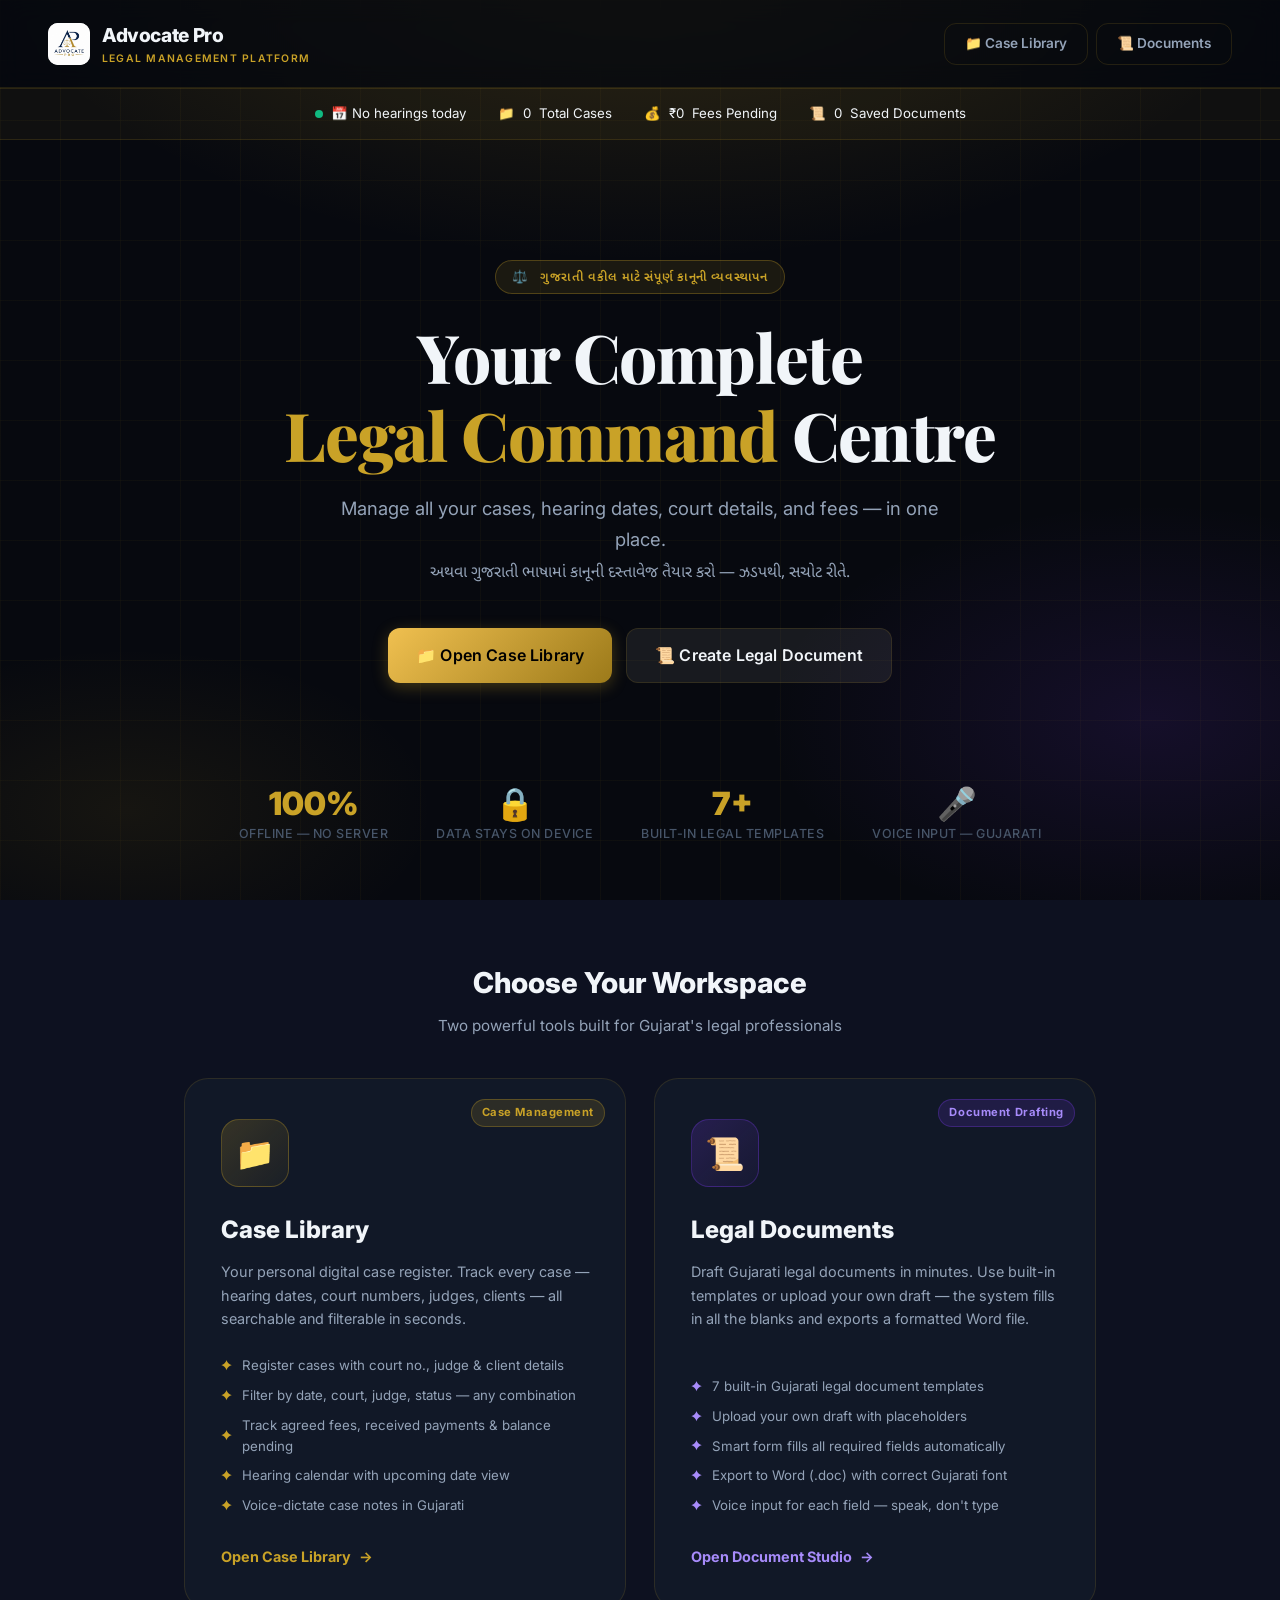
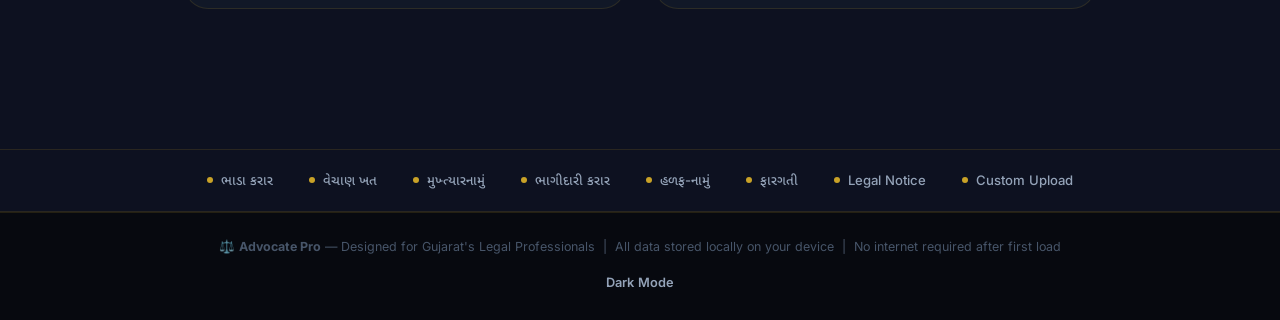
==== index.html @ 925744b8 "Advocate-Pro-Beta" ====
<!DOCTYPE html>
<html lang="gu">
<head>
  <meta charset="UTF-8">
  <meta name="viewport" content="width=device-width, initial-scale=1.0">
  <title>Advocate Pro — Legal Management Platform</title>
  <meta name="theme-color" content="#c9a227">
  <link rel="manifest" href="manifest.json">
  <link rel="icon" type="image/png" href="logo.png">
  <link rel="apple-touch-icon" href="logo.png">
  <meta name="description" content="Professional legal management platform for Gujarati advocates. Manage cases, fees, and legal documents with voice support.">
  <link rel="stylesheet" href="shared.css">
  <link rel="preconnect" href="https://fonts.googleapis.com">
  <link rel="preconnect" href="https://fonts.gstatic.com" crossorigin>
  <link href="https://fonts.googleapis.com/css2?family=Inter:wght@300;400;500;600;700;800;900&family=Noto+Sans+Gujarati:wght@400;500;600;700&family=Playfair+Display:ital,wght@0,700;0,800;1,700&display=swap" rel="stylesheet">
  <style>
    /* ── Landing-Page Specific ── */
    body { overflow-x: hidden; }

    /* Hero */
    .hero {
      min-height: 100vh;
      display: flex;
      flex-direction: column;
      position: relative;
      overflow: hidden;
    }
    .hero-bg {
      position: absolute; inset: 0; pointer-events: none; z-index: 0;
      background:
        radial-gradient(ellipse 80% 60% at 50% -10%, rgba(201,162,39,.18) 0%, transparent 65%),
        radial-gradient(ellipse 50% 40% at 90% 80%, rgba(124,58,237,.12) 0%, transparent 60%),
        radial-gradient(ellipse 40% 30% at 10% 90%, rgba(201,162,39,.08) 0%, transparent 60%);
    }
    .hero-grid {
      position: absolute; inset: 0; pointer-events: none; z-index: 0;
      background-image:
        linear-gradient(rgba(201,162,39,.04) 1px, transparent 1px),
        linear-gradient(90deg, rgba(201,162,39,.04) 1px, transparent 1px);
      background-size: 60px 60px;
    }

    /* Nav */
    .nav {
      position: relative; z-index: 10;
      display: flex; align-items: center; justify-content: space-between;
      padding: 20px 48px;
      border-bottom: 1px solid var(--border);
      background: rgba(7,9,15,.7);
      backdrop-filter: blur(12px);
    }
    .nav-logo { display: flex; align-items: center; gap: 12px; }
    .nav-logo-icon {
      width: 42px; height: 42px;
      background: linear-gradient(135deg, var(--gold-light), var(--gold-dark));
      border-radius: 10px; display: flex; align-items: center; justify-content: center;
      font-size: 1.3rem; font-weight: 800;
    }
    .nav-logo-name { font-size: 1.2rem; font-weight: 800; letter-spacing: -.02em; }
    .nav-logo-tag  { font-size: .65rem; color: var(--gold); font-weight: 600; letter-spacing: .12em; text-transform: uppercase; }
    .nav-links { display: flex; gap: 8px; }
    .nav-btn-outline {
      padding: 9px 20px; border: 1px solid var(--border); border-radius: var(--radius);
      font-size: .85rem; font-weight: 600; cursor: pointer; color: var(--text-secondary);
      background: transparent; font-family: inherit; transition: var(--transition);
      text-decoration: none; display: inline-flex; align-items: center; gap: 6px;
    }
    .nav-btn-outline:hover { border-color: var(--gold); color: var(--text-primary); }

    /* Light theme nav fix */
    body.light-theme .nav {
      background: rgba(248,250,252,.9);
      border-bottom-color: rgba(201,162,39,0.2);
    }
    body.light-theme .nav-btn-outline {
      color: #1e293b;
      border-color: rgba(201,162,39,0.3);
    }
    body.light-theme .nav-btn-outline:hover {
      border-color: var(--gold);
      color: var(--gold);
    }

    /* Hero Content */
    .hero-content {
      position: relative; z-index: 1;
      flex: 1; display: flex; flex-direction: column;
      align-items: center; justify-content: center;
      padding: 64px 24px 48px; text-align: center;
    }
    .hero-eyebrow {
      display: inline-flex; align-items: center; gap: 8px;
      background: rgba(201,162,39,.1); border: 1px solid rgba(201,162,39,.3);
      padding: 6px 16px; border-radius: 99px;
      font-size: .78rem; font-weight: 600; color: var(--gold);
      letter-spacing: .05em; text-transform: uppercase;
      margin-bottom: 24px; animation: fadeInUp .5s ease;
    }
    .hero-title {
      font-family: 'Playfair Display', serif;
      font-size: clamp(2.4rem, 6vw, 4.2rem);
      font-weight: 800; line-height: 1.15;
      letter-spacing: -.02em;
      animation: fadeInUp .55s .1s ease both;
    }
    .hero-title .accent { color: var(--gold); }
    .hero-subtitle {
      font-size: clamp(.95rem, 2vw, 1.15rem);
      color: var(--text-secondary); max-width: 600px;
      margin: 20px auto 0; line-height: 1.7;
      animation: fadeInUp .55s .2s ease both;
    }
    .hero-subtitle .gu { font-family: 'Noto Sans Gujarati', sans-serif; font-size: 1rem; }
    .hero-cta {
      margin-top: 40px; display: flex; gap: 14px; flex-wrap: wrap; justify-content: center;
      animation: fadeInUp .55s .3s ease both;
    }

    /* Main Cards */
    .main-cards {
      position: relative; z-index: 1;
      display: grid; grid-template-columns: repeat(2, 1fr);
      gap: 28px; max-width: 960px; margin: 0 auto;
      padding: 0 24px 80px;
      animation: fadeInUp .6s .4s ease both;
    }
    @media(max-width:680px){ .main-cards{ grid-template-columns:1fr; } }

    .main-card {
      background: var(--bg-card);
      border: 1px solid var(--border);
      border-radius: 24px; padding: 40px 36px;
      text-align: left; cursor: pointer;
      transition: all .3s ease;
      text-decoration: none; color: inherit;
      position: relative; overflow: hidden;
      display: flex; flex-direction: column;
    }
    .main-card::before {
      content: ''; position: absolute; inset: 0;
      background: linear-gradient(135deg, rgba(201,162,39,.06) 0%, transparent 60%);
      opacity: 0; transition: var(--transition);
    }
    .main-card:hover { transform: translateY(-6px); border-color: var(--gold); box-shadow: var(--shadow-gold), 0 20px 60px rgba(0,0,0,.5); }
    .main-card:hover::before { opacity: 1; }
    .main-card.documents:hover { border-color: var(--purple-light); box-shadow: 0 0 30px rgba(124,58,237,.2), 0 20px 60px rgba(0,0,0,.5); }

    .card-icon-wrap {
      width: 68px; height: 68px; border-radius: 18px;
      display: flex; align-items: center; justify-content: center;
      font-size: 2rem; margin-bottom: 24px;
      position: relative; z-index: 1;
    }
    .icon-gold { background: linear-gradient(135deg, rgba(201,162,39,.2), rgba(201,162,39,.05)); border: 1px solid rgba(201,162,39,.3); }
    .icon-purple { background: linear-gradient(135deg, rgba(124,58,237,.2), rgba(124,58,237,.05)); border: 1px solid rgba(124,58,237,.3); }

    .card-title {
      font-size: 1.5rem; font-weight: 800; margin-bottom: 10px;
      position: relative; z-index: 1;
    }
    .card-desc {
      color: var(--text-secondary); font-size: .9rem; line-height: 1.65;
      margin-bottom: 24px; position: relative; z-index: 1; flex: 1;
    }
    .card-features {
      list-style: none; display: flex; flex-direction: column; gap: 8px;
      margin-bottom: 28px; position: relative; z-index: 1;
    }
    .card-features li {
      display: flex; align-items: center; gap: 10px;
      font-size: .83rem; color: var(--text-secondary);
    }
    .card-features .fi { color: var(--gold); font-size: .85rem; }
    .main-card.documents .card-features .fi { color: var(--purple-light); }
    .card-action {
      display: inline-flex; align-items: center; gap: 8px;
      font-size: .9rem; font-weight: 700; color: var(--gold);
      position: relative; z-index: 1;
    }
    .main-card.documents .card-action { color: var(--purple-light); }
    .card-arrow { transition: transform .2s ease; }
    .main-card:hover .card-arrow { transform: translateX(5px); }

    .card-badge {
      position: absolute; top: 20px; right: 20px;
      background: rgba(201,162,39,.15); border: 1px solid rgba(201,162,39,.3);
      color: var(--gold); font-size: .7rem; font-weight: 700;
      padding: 4px 10px; border-radius: 99px; letter-spacing: .05em;
    }
    .main-card.documents .card-badge {
      background: rgba(124,58,237,.15); border-color: rgba(124,58,237,.3); color: var(--purple-light);
    }

    /* Stats Strip */
    .stats-strip {
      position: relative; z-index: 1;
      display: flex; justify-content: center; gap: 48px;
      padding: 0 24px 56px; flex-wrap: wrap;
      animation: fadeInUp .6s .35s ease both;
    }
    .strip-stat { text-align: center; }
    .strip-val { font-size: 2rem; font-weight: 900; color: var(--gold); line-height: 1; }
    .strip-lbl { font-size: .78rem; color: var(--text-muted); margin-top: 4px; font-weight: 500; letter-spacing: .04em; text-transform: uppercase; }

    /* Feature Row */
    .features-row {
      background: var(--bg-secondary);
      border-top: 1px solid var(--border);
      border-bottom: 1px solid var(--border);
      padding: 20px 48px;
      display: flex; align-items: center; justify-content: center;
      gap: 36px; flex-wrap: wrap;
    }
    .feat-pill {
      display: flex; align-items: center; gap: 8px;
      font-size: .82rem; color: var(--text-secondary); font-weight: 500;
    }
    .feat-pill .dot { width: 6px; height: 6px; border-radius: 50%; background: var(--gold); }

    /* Footer */
    .landing-footer {
      text-align: center; padding: 24px;
      font-size: .78rem; color: var(--text-muted);
      border-top: 1px solid var(--border);
    }

    /* Live stats section */
    .live-strip {
      position: relative; z-index: 1;
      background: rgba(201,162,39,.05); border-top: 1px solid var(--border); border-bottom: 1px solid var(--border);
      padding: 14px 48px;
      display: flex; align-items: center; justify-content: center; gap: 32px; flex-wrap: wrap;
      animation: fadeInUp .6s .5s ease both;
    }
    .live-item { display: flex; align-items: center; gap: 8px; font-size: .83rem; }
    .live-dot { width: 8px; height: 8px; border-radius: 50%; background: var(--success); animation: pulseGold 2s infinite; }
    @keyframes pulseGold { 0%,100%{box-shadow:0 0 0 0 rgba(16,185,129,.5)}60%{box-shadow:0 0 0 6px rgba(16,185,129,0)} }
  </style>
</head>
<body>

<div class="hero">
  <div class="hero-bg"></div>
  <div class="hero-grid"></div>

  <!-- Navbar -->
  <nav class="nav">
    <div class="nav-logo">
      <img src="logo.png" alt="Advocate Pro" style="width:42px;height:42px;border-radius:10px;object-fit:contain;background:#fff;">
      <div>
        <div class="nav-logo-name">Advocate Pro</div>
        <div class="nav-logo-tag">Legal Management Platform</div>
      </div>
    </div>
    <div class="nav-links">
      <a href="case-library.html" class="nav-btn-outline">📁 Case Library</a>
      <a href="documents.html" class="nav-btn-outline">📜 Documents</a>
    </div>
  </nav>

  <!-- Live status bar -->
  <div class="live-strip" id="liveStrip">
    <div class="live-item"><div class="live-dot"></div><span id="liveToday">Loading…</span></div>
    <div class="live-item">📁 <span id="liveCases">—</span> Total Cases</div>
    <div class="live-item">💰 <span id="livePending">—</span> Fees Pending</div>
    <div class="live-item">📜 <span id="liveDocs">—</span> Saved Documents</div>
  </div>

  <!-- Hero Content -->
  <div class="hero-content">
    <div class="hero-eyebrow">⚖️ &nbsp; ગુજરાતી વકીલ માટે સંપૂર્ણ કાનૂની વ્યવસ્થાપન</div>
    <h1 class="hero-title">
      Your Complete<br>
      <span class="accent">Legal Command</span> Centre
    </h1>
    <p class="hero-subtitle">
      Manage all your cases, hearing dates, court details, and fees — in one place.<br>
      <span class="gu">અથવા ગુજરાતી ભાષામાં કાનૂની દસ્તાવેજ તૈયાર કરો — ઝડપથી, સચોટ રીતે.</span>
    </p>
    <div class="hero-cta">
      <a href="case-library.html" class="btn btn-primary btn-lg">📁 Open Case Library</a>
      <a href="documents.html"   class="btn btn-secondary btn-lg">📜 Create Legal Document</a>
    </div>
  </div>

  <!-- Stats -->
  <div class="stats-strip">
    <div class="strip-stat"><div class="strip-val">100%</div><div class="strip-lbl">Offline — No Server</div></div>
    <div class="strip-stat"><div class="strip-val">🔒</div><div class="strip-lbl">Data Stays on Device</div></div>
    <div class="strip-stat"><div class="strip-val">7+</div><div class="strip-lbl">Built-in Legal Templates</div></div>
    <div class="strip-stat"><div class="strip-val">🎤</div><div class="strip-lbl">Voice Input — Gujarati</div></div>
  </div>
</div>

<!-- Main Cards -->
<section style="background:var(--bg-secondary); padding:60px 24px;">
  <div style="text-align:center; margin-bottom:40px;">
    <h2 style="font-size:1.8rem; font-weight:800;">Choose Your Workspace</h2>
    <p style="color:var(--text-secondary); margin-top:8px; font-size:.95rem;">Two powerful tools built for Gujarat's legal professionals</p>
  </div>
  <div class="main-cards">

    <!-- Case Library Card -->
    <a href="case-library.html" class="main-card">
      <div class="card-badge">Case Management</div>
      <div class="card-icon-wrap icon-gold">📁</div>
      <div class="card-title">Case Library</div>
      <p class="card-desc">
        Your personal digital case register. Track every case — hearing dates, court numbers, judges, clients — all searchable and filterable in seconds.
      </p>
      <ul class="card-features">
        <li><span class="fi">✦</span> Register cases with court no., judge &amp; client details</li>
        <li><span class="fi">✦</span> Filter by date, court, judge, status — any combination</li>
        <li><span class="fi">✦</span> Track agreed fees, received payments &amp; balance pending</li>
        <li><span class="fi">✦</span> Hearing calendar with upcoming date view</li>
        <li><span class="fi">✦</span> Voice-dictate case notes in Gujarati</li>
      </ul>
      <div class="card-action">Open Case Library <span class="card-arrow">→</span></div>
    </a>

    <!-- Legal Documents Card -->
    <a href="documents.html" class="main-card documents">
      <div class="card-badge">Document Drafting</div>
      <div class="card-icon-wrap icon-purple">📜</div>
      <div class="card-title">Legal Documents</div>
      <p class="card-desc">
        Draft Gujarati legal documents in minutes. Use built-in templates or upload your own draft — the system fills in all the blanks and exports a formatted Word file.
      </p>
      <ul class="card-features">
        <li><span class="fi">✦</span> 7 built-in Gujarati legal document templates</li>
        <li><span class="fi">✦</span> Upload your own draft with placeholders</li>
        <li><span class="fi">✦</span> Smart form fills all required fields automatically</li>
        <li><span class="fi">✦</span> Export to Word (.doc) with correct Gujarati font</li>
        <li><span class="fi">✦</span> Voice input for each field — speak, don't type</li>
      </ul>
      <div class="card-action">Open Document Studio <span class="card-arrow">→</span></div>
    </a>

  </div>
</section>

<!-- Feature Pill Row -->
<div class="features-row">
  <div class="feat-pill"><span class="dot"></span>ભાડા કરાર</div>
  <div class="feat-pill"><span class="dot"></span>વેચાણ ખત</div>
  <div class="feat-pill"><span class="dot"></span>મુખ્ત્યારનામું</div>
  <div class="feat-pill"><span class="dot"></span>ભાગીદારી કરાર</div>
  <div class="feat-pill"><span class="dot"></span>હળફ-નામું</div>
  <div class="feat-pill"><span class="dot"></span>ફારગતી</div>
  <div class="feat-pill"><span class="dot"></span>Legal Notice</div>
  <div class="feat-pill"><span class="dot"></span>Custom Upload</div>
</div>

<footer class="landing-footer">
  <p>⚖️ <strong>Advocate Pro</strong> — Designed for Gujarat's Legal Professionals &nbsp;|&nbsp; All data stored locally on your device &nbsp;|&nbsp; No internet required after first load</p>
  <button class="btn btn-ghost btn-sm mt-2" id="themeToggle" onclick="toggleTheme()" style="margin-top:12px;"> Dark Mode</button>
</footer>

<!-- Toast Container -->
<div class="toast-container" id="toastContainer"></div>

<script src="db.js"></script>
<script>
  // ── Live dashboard stats on landing ──────────────────────────
  async function loadLiveStats() {
    try {
      const cases = await dbGetAll(STORES.CASES);
      const docs  = await dbGetAll(STORES.DOCUMENTS);

      const today = new Date().toISOString().slice(0,10);
      const todayHearings = cases.filter(c => c.nextHearing === today);

      // Sum pending fees
      let totalPending = 0;
      for (const c of cases) {
        const summary = await getCaseFeeSummary(c.id);
        totalPending += summary.pending;
      }

      document.getElementById('liveToday').textContent =
        todayHearings.length
          ? `📅 ${todayHearings.length} hearing${todayHearings.length>1?'s':''} today`
          : '📅 No hearings today';
      document.getElementById('liveCases').textContent   = cases.length;
      document.getElementById('livePending').textContent = totalPending > 0
        ? `₹${totalPending.toLocaleString('en-IN')}`
        : '₹0';
      document.getElementById('liveDocs').textContent    = docs.length;
    } catch(e) {
      document.getElementById('liveToday').textContent = '📅 Ready to use';
    }
  }

  loadLiveStats();

  // ── Theme Toggle ────────────────────────────────────────────────
  function toggleTheme() {
    document.body.classList.toggle('light-theme');
    const isLight = document.body.classList.contains('light-theme');
    localStorage.setItem('advpro_theme', isLight ? 'light' : 'dark');
    document.getElementById('themeToggle').textContent = isLight ? '☀️ Light Mode' : '🌙 Dark Mode';
  }
  if (localStorage.getItem('advpro_theme') === 'light') {
    document.body.classList.add('light-theme');
    const btn = document.getElementById('themeToggle');
    if (btn) btn.textContent = '☀️ Light Mode';
  }
</script>
</body>
</html>
---- shared.css ----
/* ================================================================
   ADVOCATE PRO — Shared Design System
   Premium Legal Management Platform for Gujarati Advocates
   ================================================================ */
@import url('https://fonts.googleapis.com/css2?family=Inter:wght@300;400;500;600;700;800;900&family=Noto+Sans+Gujarati:wght@400;500;600;700&family=Playfair+Display:wght@700;800&display=swap');

/* ── Design Tokens ── */
:root {
  --bg-primary:   #07090f;
  --bg-secondary: #0d1120;
  --bg-card:      #111827;
  --bg-sidebar:   #090c17;
  --gold:         #c9a227;
  --gold-light:   #f0c050;
  --gold-dark:    #9c7a1a;
  --purple:       #7c3aed;
  --purple-light: #a78bfa;
  --text-primary: #f1f5f9;
  --text-secondary:#94a3b8;
  --text-muted:   #475569;
  --border:       rgba(201,162,39,0.15);
  --border-hover: rgba(201,162,39,0.4);
  --success:      #10b981;
  --warning:      #f59e0b;
  --danger:       #ef4444;
  --info:         #3b82f6;
  --radius-sm:    6px;
  --radius:       12px;
  --radius-lg:    18px;
  --radius-xl:    24px;
  --radius-full:  9999px;
  --shadow:       0 4px 24px rgba(0,0,0,0.5);
  --shadow-lg:    0 12px 48px rgba(0,0,0,0.6);
  --shadow-gold:  0 0 30px rgba(201,162,39,0.18);
  --transition:   all 0.22s ease;
}

/* ── Light Theme ── */
body.light-theme {
  --bg-primary:   #f8fafc;
  --bg-secondary: #f1f5f9;
  --bg-card:      #ffffff;
  --bg-sidebar:   #ffffff;
  --text-primary: #0f172a;
  --text-secondary:#475569;
  --text-muted:   #94a3b8;
  --border:       rgba(201,162,39,0.25);
  --border-hover: rgba(201,162,39,0.5);
  --shadow:       0 4px 24px rgba(0,0,0,0.08);
  --shadow-lg:    0 12px 48px rgba(0,0,0,0.12);
  --shadow-gold:  0 0 30px rgba(201,162,39,0.15);
}

*,*::before,*::after{margin:0;padding:0;box-sizing:border-box;}
html{font-size:16px;scroll-behavior:smooth;}
body{background:var(--bg-primary);color:var(--text-primary);font-family:'Inter','Noto Sans Gujarati',sans-serif;line-height:1.6;min-height:100vh;-webkit-font-smoothing:antialiased;}
a{color:inherit;text-decoration:none;}
.gujarati{font-family:'Noto Sans Gujarati',sans-serif;}

/* Scrollbar */
::-webkit-scrollbar{width:5px;height:5px;}
::-webkit-scrollbar-track{background:var(--bg-secondary);}
::-webkit-scrollbar-thumb{background:var(--gold-dark);border-radius:99px;}
::-webkit-scrollbar-thumb:hover{background:var(--gold);}

/* ── Buttons ── */
.btn{display:inline-flex;align-items:center;gap:8px;padding:10px 20px;border-radius:var(--radius);font-size:.88rem;font-weight:600;cursor:pointer;border:none;transition:var(--transition);text-decoration:none;white-space:nowrap;font-family:inherit;letter-spacing:.01em;}
.btn-primary{background:linear-gradient(135deg,var(--gold-light),var(--gold-dark));color:#000;box-shadow:0 4px 16px rgba(201,162,39,.3);}
.btn-primary:hover{transform:translateY(-2px);box-shadow:0 8px 28px rgba(201,162,39,.45);}
.btn-secondary{background:rgba(255,255,255,.07);color:var(--text-primary);border:1px solid var(--border);}
.btn-secondary:hover{background:rgba(255,255,255,.11);border-color:var(--gold);}
.btn-ghost{background:transparent;color:var(--text-secondary);}
.btn-ghost:hover{background:rgba(255,255,255,.05);color:var(--text-primary);}
.btn-danger{background:rgba(239,68,68,.12);color:var(--danger);border:1px solid rgba(239,68,68,.3);}
.btn-danger:hover{background:var(--danger);color:#fff;}
.btn-success{background:rgba(16,185,129,.12);color:var(--success);border:1px solid rgba(16,185,129,.3);}
.btn-success:hover{background:var(--success);color:#fff;}
.btn-sm{padding:6px 14px;font-size:.8rem;}
.btn-lg{padding:14px 28px;font-size:1rem;}
.btn:disabled{opacity:.45;cursor:not-allowed;transform:none !important;}

/* ── Cards ── */
.card{background:var(--bg-card);border:1px solid var(--border);border-radius:var(--radius-lg);padding:24px;transition:var(--transition);}
.card:hover{border-color:var(--border-hover);box-shadow:var(--shadow-gold);}
.card-glass{background:rgba(255,255,255,.04);backdrop-filter:blur(20px);border:1px solid rgba(255,255,255,.08);border-radius:var(--radius-lg);}

/* ── Badges ── */
.badge{display:inline-flex;align-items:center;gap:4px;padding:3px 10px;border-radius:var(--radius-full);font-size:.73rem;font-weight:600;}
.badge-pending{background:rgba(245,158,11,.15);color:var(--warning);border:1px solid rgba(245,158,11,.3);}
.badge-disposed{background:rgba(16,185,129,.15);color:var(--success);border:1px solid rgba(16,185,129,.3);}
.badge-adjourned{background:rgba(59,130,246,.15);color:var(--info);border:1px solid rgba(59,130,246,.3);}
.badge-civil{background:rgba(124,58,237,.15);color:var(--purple-light);border:1px solid rgba(124,58,237,.3);}
.badge-criminal{background:rgba(239,68,68,.15);color:#f87171;border:1px solid rgba(239,68,68,.3);}
.badge-family{background:rgba(236,72,153,.15);color:#f472b6;border:1px solid rgba(236,72,153,.3);}
.badge-revenue{background:rgba(14,165,233,.15);color:#38bdf8;border:1px solid rgba(14,165,233,.3);}
.badge-labour{background:rgba(234,179,8,.15);color:#fbbf24;border:1px solid rgba(234,179,8,.3);}

/* ── Form Elements ── */
.form-group{margin-bottom:16px;}
.form-label{display:block;font-size:.83rem;font-weight:500;color:var(--text-secondary);margin-bottom:6px;}
.form-label .req{color:var(--danger);margin-left:3px;}
.form-control{width:100%;padding:10px 14px;background:var(--bg-secondary);border:1px solid var(--border);border-radius:var(--radius);color:var(--text-primary);font-size:.88rem;font-family:inherit;transition:var(--transition);}
.form-control:focus{outline:none;border-color:var(--gold);box-shadow:0 0 0 3px rgba(201,162,39,.15);}
.form-control::placeholder{color:var(--text-muted);}
select.form-control{cursor:pointer;appearance:none;background-image:url("data:image/svg+xml,%3Csvg xmlns='http://www.w3.org/2000/svg' fill='none' viewBox='0 0 20 20'%3E%3Cpath stroke='%2394a3b8' stroke-linecap='round' stroke-linejoin='round' stroke-width='1.5' d='M6 8l4 4 4-4'/%3E%3C/svg%3E");background-repeat:no-repeat;background-position:right 12px center;background-size:16px;padding-right:36px;}
select.form-control option{background:var(--bg-card);color:var(--text-primary);}
textarea.form-control{resize:vertical;min-height:90px;}

/* ── Tables ── */
.table-wrap{overflow-x:auto;border-radius:var(--radius-lg);border:1px solid var(--border);}
table{width:100%;border-collapse:collapse;}
thead th{background:var(--bg-secondary);padding:10px 14px;text-align:left;font-size:.75rem;font-weight:700;color:var(--gold);text-transform:uppercase;letter-spacing:.06em;border-bottom:1px solid var(--border);}
tbody td{padding:11px 14px;border-bottom:1px solid rgba(255,255,255,.04);font-size:.85rem;}
tbody tr{transition:var(--transition);}
tbody tr:hover{background:rgba(201,162,39,.05);}
tbody tr:last-child td{border-bottom:none;}

/* ── Modals ── */
.modal-overlay{position:fixed;inset:0;background:rgba(0,0,0,.82);backdrop-filter:blur(6px);z-index:1000;display:flex;align-items:center;justify-content:center;padding:16px;opacity:0;visibility:hidden;transition:var(--transition);}
.modal-overlay.active{opacity:1;visibility:visible;}
.modal{background:var(--bg-card);border:1px solid var(--border);border-radius:var(--radius-xl);padding:32px;max-width:680px;width:100%;max-height:90vh;overflow-y:auto;transform:scale(.95) translateY(24px);transition:var(--transition);box-shadow:var(--shadow-lg);}
.modal-overlay.active .modal{transform:scale(1) translateY(0);}
.modal-lg{max-width:900px;}
.modal-xl{max-width:1100px;}
.modal-header{display:flex;align-items:center;justify-content:space-between;margin-bottom:24px;padding-bottom:16px;border-bottom:1px solid var(--border);}
.modal-title{font-size:1.2rem;font-weight:700;}
.modal-close{background:rgba(255,255,255,.06);border:1px solid var(--border);border-radius:var(--radius-sm);color:var(--text-secondary);width:32px;height:32px;display:flex;align-items:center;justify-content:center;cursor:pointer;transition:var(--transition);font-size:1rem;}
.modal-close:hover{background:var(--danger);color:#fff;border-color:var(--danger);}
.modal-footer{display:flex;align-items:center;justify-content:flex-end;gap:12px;margin-top:24px;padding-top:16px;border-top:1px solid var(--border);}

/* ── Grid ── */
.grid{display:grid;gap:16px;}
.grid-2{grid-template-columns:repeat(2,1fr);}
.grid-3{grid-template-columns:repeat(3,1fr);}
.grid-4{grid-template-columns:repeat(4,1fr);}
@media(max-width:1024px){.grid-4{grid-template-columns:repeat(2,1fr)}.grid-3{grid-template-columns:repeat(2,1fr)}}
@media(max-width:640px){.grid-2,.grid-3,.grid-4{grid-template-columns:1fr}}

/* ── Utilities ── */
.flex{display:flex;}.flex-col{flex-direction:column;}.items-center{align-items:center;}.items-start{align-items:flex-start;}.justify-between{justify-content:space-between;}.justify-center{justify-content:center;}.gap-2{gap:8px;}.gap-3{gap:12px;}.gap-4{gap:16px;}.gap-6{gap:24px;}.flex-1{flex:1;}.flex-wrap{flex-wrap:wrap;}.mt-2{margin-top:8px;}.mt-4{margin-top:16px;}.mt-6{margin-top:24px;}.mt-8{margin-top:32px;}.mb-2{margin-bottom:8px;}.mb-4{margin-bottom:16px;}.mb-6{margin-bottom:24px;}.text-gold{color:var(--gold);}.text-muted{color:var(--text-secondary);}.text-danger{color:var(--danger);}.text-success{color:var(--success);}.text-warning{color:var(--warning);}.text-sm{font-size:.875rem;}.text-xs{font-size:.75rem;}.text-lg{font-size:1.125rem;}.text-xl{font-size:1.25rem;}.text-2xl{font-size:1.5rem;}.font-bold{font-weight:700;}.font-medium{font-weight:500;}.text-center{text-align:center;}.w-full{width:100%;}.hidden{display:none !important;}

/* ── Animations ── */
@keyframes fadeInUp{from{opacity:0;transform:translateY(20px)}to{opacity:1;transform:translateY(0)}}
@keyframes fadeIn{from{opacity:0}to{opacity:1}}
@keyframes pulseGold{0%,100%{box-shadow:0 0 0 0 rgba(201,162,39,.5)}60%{box-shadow:0 0 0 10px rgba(201,162,39,0)}}
@keyframes spin{to{transform:rotate(360deg)}}
@keyframes shimmer{0%{background-position:-800px 0}100%{background-position:800px 0}}
.animate-in{animation:fadeInUp .4s ease forwards;}

/* ── Toast ── */
.toast-container{position:fixed;bottom:24px;right:24px;z-index:9999;display:flex;flex-direction:column;gap:10px;}
.toast{background:var(--bg-card);border:1px solid var(--border);border-radius:var(--radius);padding:13px 18px;display:flex;align-items:center;gap:12px;font-size:.85rem;box-shadow:var(--shadow-lg);animation:fadeInUp .3s ease;max-width:360px;pointer-events:auto;}
.toast-success{border-left:4px solid var(--success);}
.toast-error{border-left:4px solid var(--danger);}
.toast-warning{border-left:4px solid var(--warning);}
.toast-info{border-left:4px solid var(--info);}

/* ── Voice Button ── */
.voice-btn{width:42px;height:42px;border-radius:var(--radius-full);background:rgba(201,162,39,.1);border:1px solid rgba(201,162,39,.3);color:var(--gold);font-size:1rem;cursor:pointer;display:flex;align-items:center;justify-content:center;transition:var(--transition);flex-shrink:0;}
.voice-btn:hover{background:var(--gold);color:#000;}
.voice-btn.recording{background:var(--danger);color:#fff;border-color:var(--danger);animation:pulseGold 1s infinite;}

/* ── Sidebar Layout ── */
.app-layout{display:flex;min-height:100vh;}
.sidebar{width:256px;background:var(--bg-sidebar);border-right:1px solid var(--border);display:flex;flex-direction:column;position:fixed;top:0;left:0;height:100vh;overflow-y:auto;z-index:100;transition:var(--transition);}
.sidebar-header{padding:20px;border-bottom:1px solid var(--border);}
.sidebar-logo{display:flex;align-items:center;gap:12px;text-decoration:none;}
.logo-icon{width:40px;height:40px;background:linear-gradient(135deg,var(--gold-light),var(--gold-dark));border-radius:var(--radius);display:flex;align-items:center;justify-content:center;font-size:1.2rem;flex-shrink:0;}
.logo-text{font-size:1.05rem;font-weight:800;line-height:1.2;}
.logo-sub{font-size:.65rem;color:var(--gold);font-weight:600;letter-spacing:.12em;text-transform:uppercase;}
.sidebar-nav{flex:1;padding:12px;}
.nav-section{font-size:.63rem;font-weight:700;color:var(--text-muted);text-transform:uppercase;letter-spacing:.13em;padding:14px 12px 6px;}
.nav-item{display:flex;align-items:center;gap:10px;padding:10px 12px;border-radius:var(--radius);color:var(--text-secondary);font-size:.875rem;font-weight:500;transition:var(--transition);cursor:pointer;border:none;background:transparent;width:100%;text-align:left;font-family:inherit;margin-bottom:2px;}
.nav-item:hover{background:rgba(201,162,39,.08);color:var(--text-primary);}
.nav-item.active{background:rgba(201,162,39,.14);color:var(--gold);border-left:3px solid var(--gold);padding-left:9px;}
.nav-icon{width:20px;text-align:center;flex-shrink:0;font-size:.95rem;}
.nav-badge{margin-left:auto;background:var(--gold);color:#000;font-size:.68rem;font-weight:700;padding:1px 7px;border-radius:var(--radius-full);}
.sidebar-footer{padding:16px 20px;border-top:1px solid var(--border);}
.main-content{margin-left:256px;flex:1;padding:32px;min-height:100vh;}
.page-header{margin-bottom:28px;}
.page-title{font-size:1.65rem;font-weight:800;}
.page-subtitle{color:var(--text-secondary);font-size:.88rem;margin-top:4px;}

/* ── Stat Cards ── */
.stat-card{background:var(--bg-card);border:1px solid var(--border);border-radius:var(--radius-lg);padding:20px;position:relative;overflow:hidden;transition:var(--transition);}
.stat-card::before{content:'';position:absolute;top:0;left:0;right:0;height:3px;background:linear-gradient(90deg,var(--gold-light),var(--gold-dark));}
.stat-card:hover{transform:translateY(-2px);box-shadow:var(--shadow-gold);}
.stat-icon{width:44px;height:44px;border-radius:var(--radius);display:flex;align-items:center;justify-content:center;font-size:1.3rem;margin-bottom:14px;}
.stat-value{font-size:1.9rem;font-weight:800;line-height:1;}
.stat-label{font-size:.83rem;color:var(--text-secondary);margin-top:4px;}

/* ── Filter Bar ── */
.filter-bar{background:var(--bg-card);border:1px solid var(--border);border-radius:var(--radius-lg);padding:14px 20px;margin-bottom:20px;display:flex;align-items:center;gap:12px;flex-wrap:wrap;}
.search-wrap{position:relative;flex:1;min-width:200px;}
.search-icon{position:absolute;left:12px;top:50%;transform:translateY(-50%);color:var(--text-muted);font-size:.9rem;pointer-events:none;}
.search-wrap .form-control{padding-left:36px;}

/* ── Tabs ── */
.tab-bar{display:flex;gap:4px;background:var(--bg-secondary);padding:4px;border-radius:var(--radius);margin-bottom:24px;}
.tab-item{flex:1;display:flex;align-items:center;justify-content:center;gap:6px;padding:9px 16px;border-radius:var(--radius-sm);font-size:.83rem;font-weight:500;color:var(--text-secondary);cursor:pointer;transition:var(--transition);border:none;background:transparent;font-family:inherit;}
.tab-item.active{background:var(--bg-card);color:var(--gold);box-shadow:0 2px 8px rgba(0,0,0,.3);}
.tab-content{display:none;}
.tab-content.active{display:block;animation:fadeIn .3s ease;}

/* ── Empty State ── */
.empty-state{text-align:center;padding:64px 32px;color:var(--text-muted);}
.empty-icon{font-size:3rem;margin-bottom:16px;}
.empty-title{font-size:1rem;font-weight:600;color:var(--text-secondary);margin-bottom:8px;}

/* ── Progress ── */
.progress-bar{height:8px;background:var(--bg-secondary);border-radius:99px;overflow:hidden;}
.progress-fill{height:100%;background:linear-gradient(90deg,var(--gold-dark),var(--gold-light));border-radius:99px;transition:width .5s ease;}

/* ── Divider ── */
.divider{height:1px;background:var(--border);margin:16px 0;}

/* ── Spinner ── */
.spinner{width:20px;height:20px;border:2px solid rgba(201,162,39,.3);border-top-color:var(--gold);border-radius:50%;animation:spin .7s linear infinite;display:inline-block;}

/* ── Hamburger ── */
.hamburger{display:none;background:transparent;border:1px solid var(--border);border-radius:var(--radius-sm);padding:8px;color:var(--text-primary);cursor:pointer;font-size:1.1rem;}

/* ── Responsive ── */
@media(max-width:768px){
  .hamburger{display:flex;align-items:center;}
  .sidebar{transform:translateX(-100%);}
  .sidebar.open{transform:translateX(0);}
  .main-content{margin-left:0;padding:16px;}
  .grid-4{grid-template-columns:repeat(2,1fr);}
}
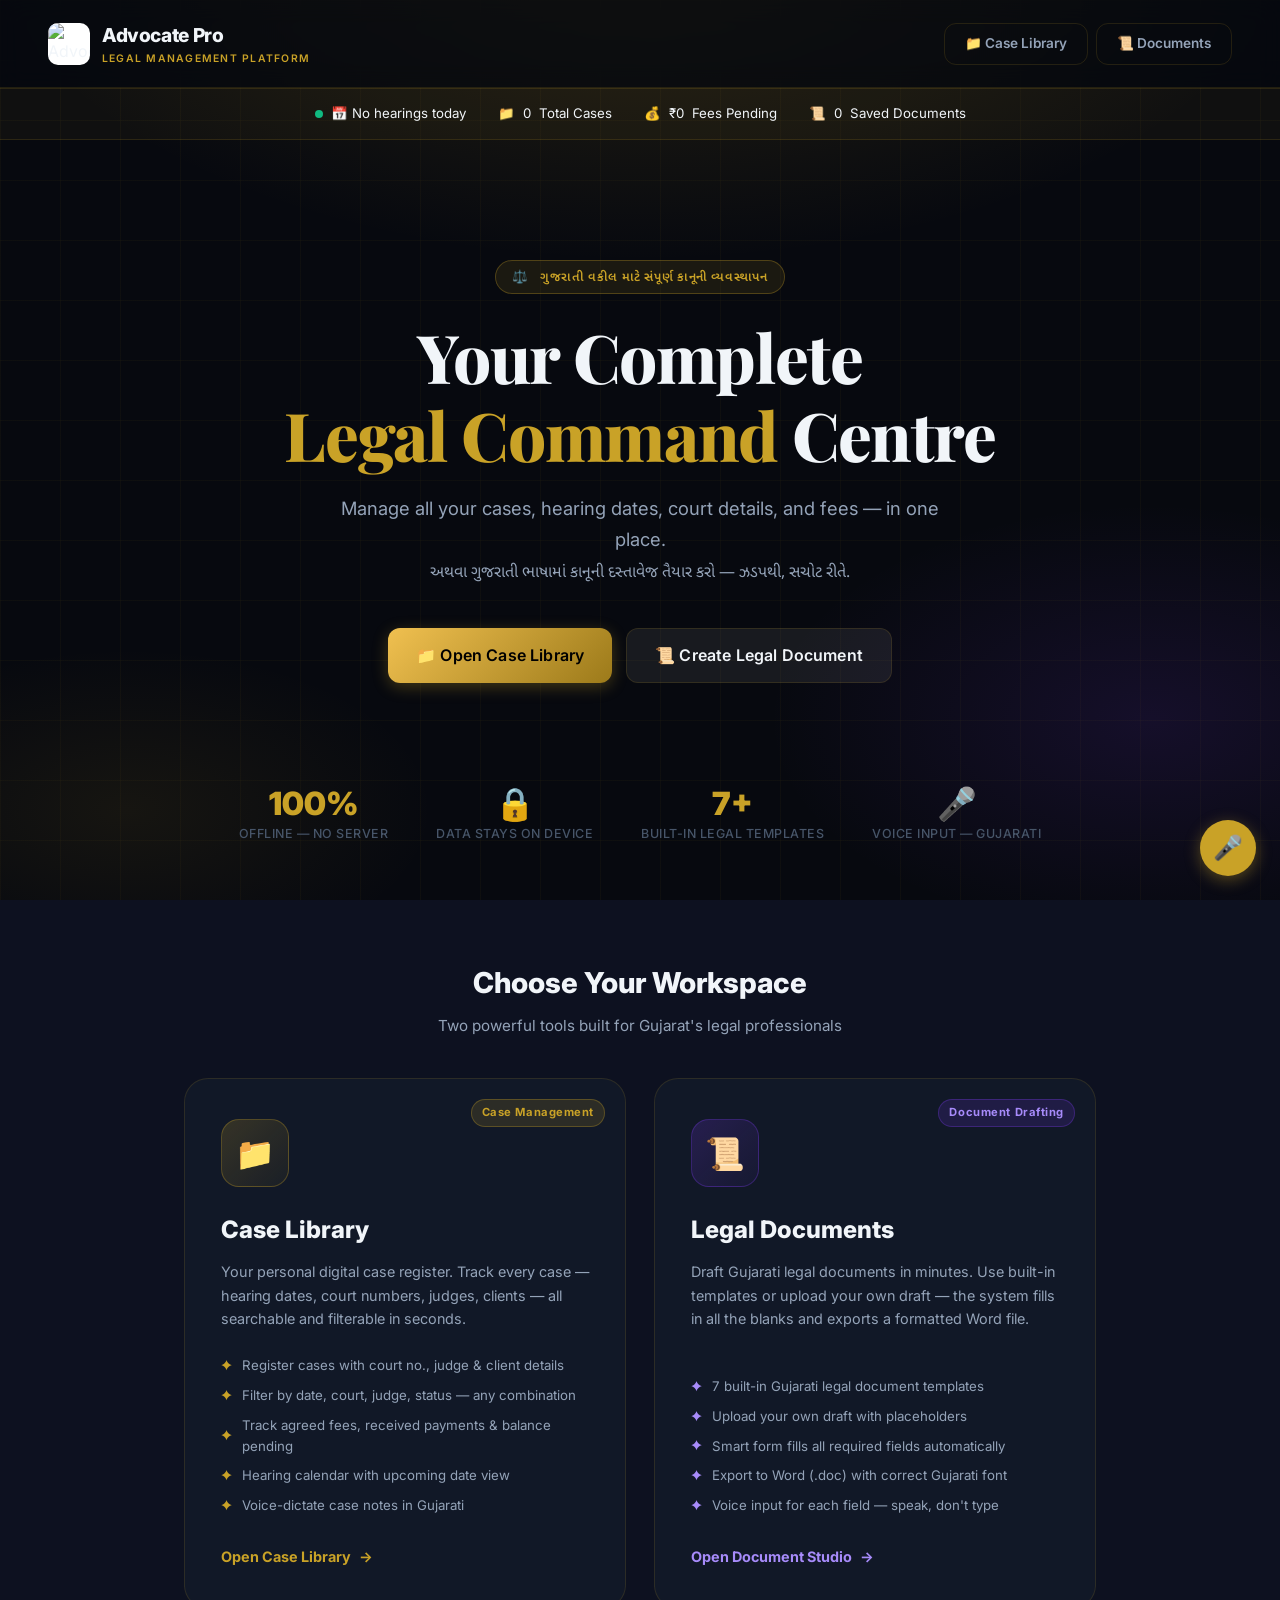
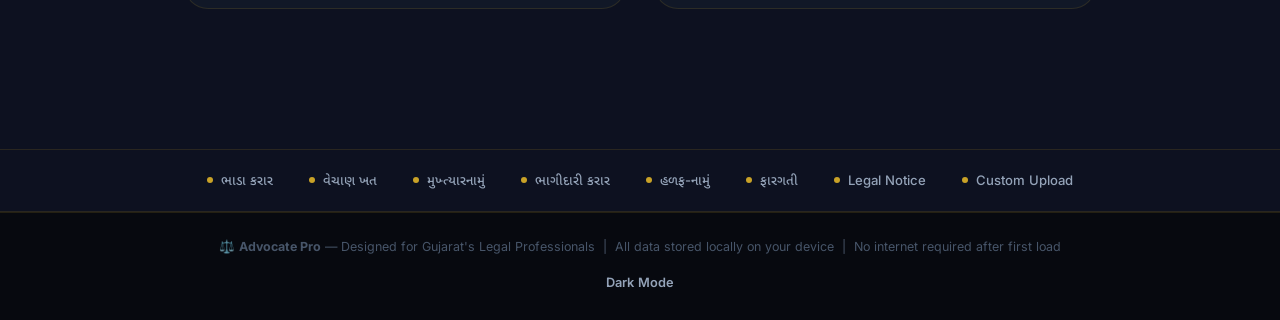
==== commit 9ee404dd: "V-1 completed" ====
--- a/index.html
+++ b/index.html
@@ -6,8 +6,8 @@
   <title>Advocate Pro — Legal Management Platform</title>
   <meta name="theme-color" content="#c9a227">
   <link rel="manifest" href="manifest.json">
-  <link rel="icon" type="image/png" href="logo.png">
-  <link rel="apple-touch-icon" href="logo.png">
+  <link rel="icon" type="image/svg+xml" href="logo.svg">
+  <link rel="apple-touch-icon" href="logo.svg">
   <meta name="description" content="Professional legal management platform for Gujarati advocates. Manage cases, fees, and legal documents with voice support.">
   <link rel="stylesheet" href="shared.css">
   <link rel="preconnect" href="https://fonts.googleapis.com">
@@ -246,7 +246,7 @@
   <!-- Navbar -->
   <nav class="nav">
     <div class="nav-logo">
-      <img src="logo.png" alt="Advocate Pro" style="width:42px;height:42px;border-radius:10px;object-fit:contain;background:#fff;">
+      <img src="logo.svg" alt="Advocate Pro" style="width:42px;height:42px;border-radius:10px;object-fit:contain;background:#fff;">
       <div>
         <div class="nav-logo-name">Advocate Pro</div>
         <div class="nav-logo-tag">Legal Management Platform</div>
@@ -360,6 +360,7 @@
 <div class="toast-container" id="toastContainer"></div>
 
 <script src="db.js"></script>
+<script src="shared.js"></script>
 <script>
   // ── Live dashboard stats on landing ──────────────────────────
   async function loadLiveStats() {
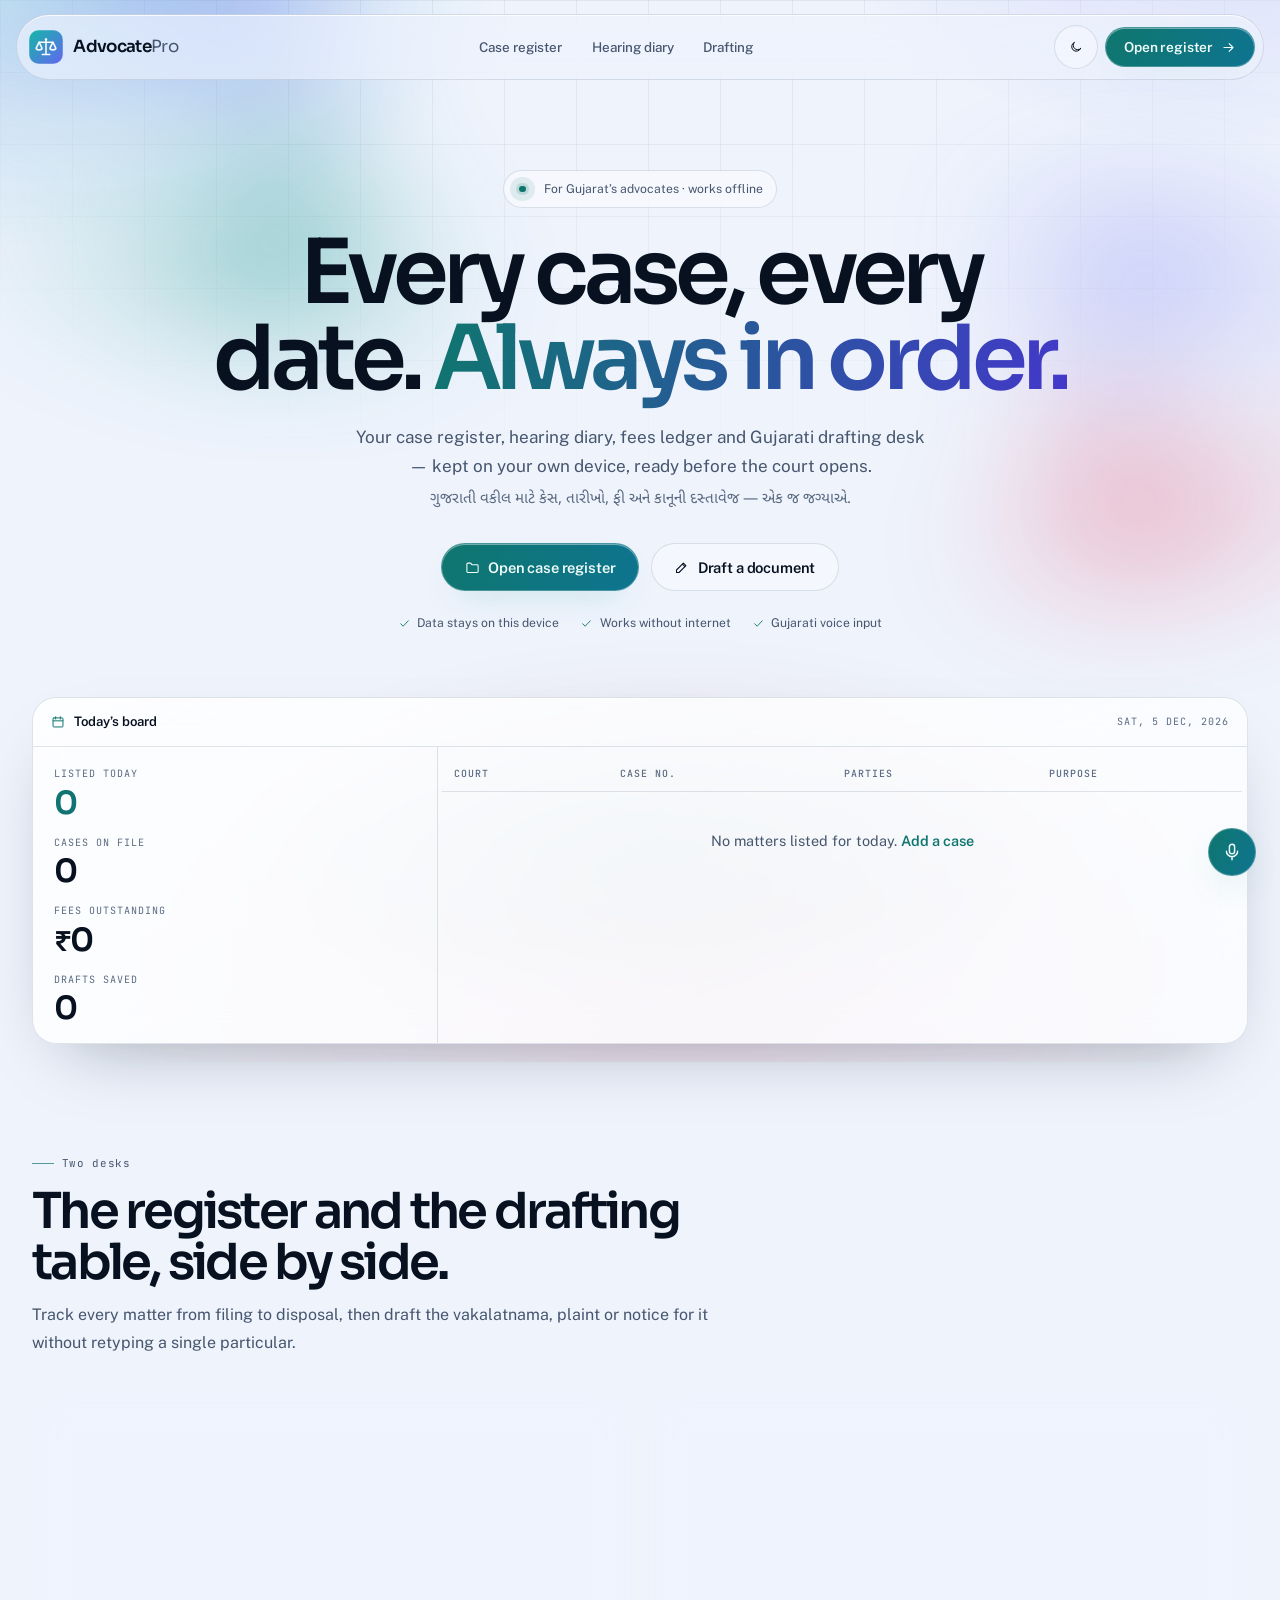
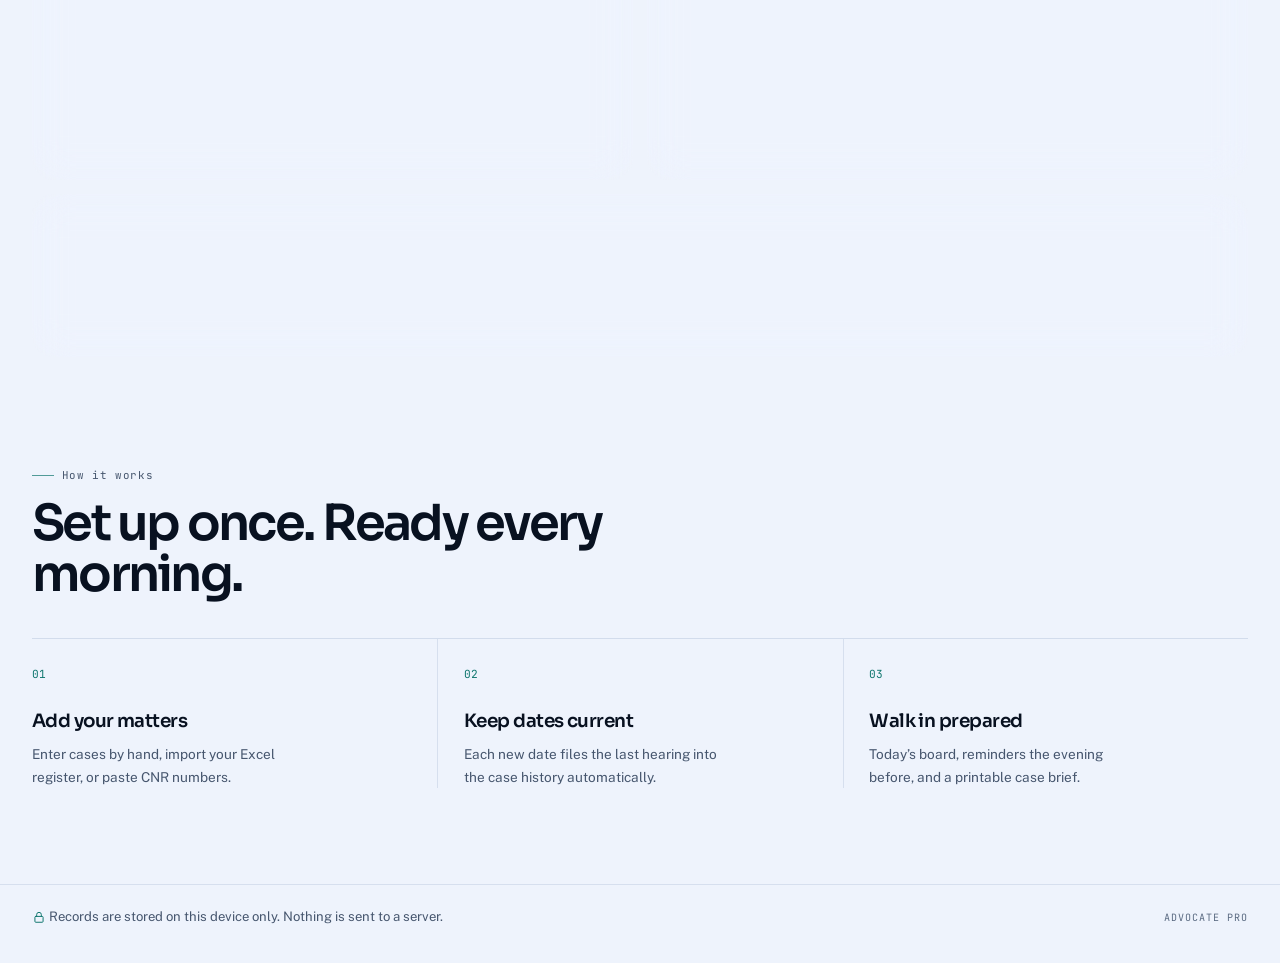
==== commit 61aad5e2: "Redesign UI in aurora style, add eCourts sync foundation, fix case edit data loss Fix - Editing a ca" ====
--- a/index.html
+++ b/index.html
@@ -2,410 +2,306 @@
 <html lang="gu">
 <head>
   <meta charset="UTF-8">
-  <meta name="viewport" content="width=device-width, initial-scale=1.0">
-  <title>Advocate Pro — Legal Management Platform</title>
-  <meta name="theme-color" content="#c9a227">
+  <meta name="viewport" content="width=device-width, initial-scale=1.0, viewport-fit=cover">
+  <title>Advocate Pro — Case register &amp; drafting for advocates</title>
+  <meta name="theme-color" content="#eef3fc">
+  <script>try{var t=localStorage.getItem("advpro_theme");if(t==="dark"||(!t&&matchMedia("(prefers-color-scheme: dark)").matches))document.documentElement.classList.add("dark-theme")}catch(e){}</script>
   <link rel="manifest" href="manifest.json">
   <link rel="icon" type="image/svg+xml" href="logo.svg">
   <link rel="apple-touch-icon" href="logo.svg">
-  <meta name="description" content="Professional legal management platform for Gujarati advocates. Manage cases, fees, and legal documents with voice support.">
-  <link rel="stylesheet" href="shared.css">
+  <meta name="description" content="Case register, hearing diary, fees ledger and Gujarati legal drafting for advocates. Works offline; data stays on your device.">
   <link rel="preconnect" href="https://fonts.googleapis.com">
   <link rel="preconnect" href="https://fonts.gstatic.com" crossorigin>
-  <link href="https://fonts.googleapis.com/css2?family=Inter:wght@300;400;500;600;700;800;900&family=Noto+Sans+Gujarati:wght@400;500;600;700&family=Playfair+Display:ital,wght@0,700;0,800;1,700&display=swap" rel="stylesheet">
+  <link rel="stylesheet" href="shared.css">
   <style>
-    /* ── Landing-Page Specific ── */
-    body { overflow-x: hidden; }
+    .wrap { width: min(calc(100% - 2.5rem), 76rem); margin-inline: auto; }
+
+    /* Floating glass header */
+    .top { position: sticky; top: .9rem; z-index: 50; width: min(calc(100% - 2rem), 78rem); margin: .9rem auto 0;
+      border: 1px solid var(--glass-edge); border-radius: 999px; background: color-mix(in srgb, var(--background) 64%, transparent);
+      box-shadow: 0 1px 0 var(--hairline) inset, 0 18px 40px -34px rgba(0,0,0,.8);
+      -webkit-backdrop-filter: blur(20px) saturate(1.2); backdrop-filter: blur(20px) saturate(1.2); }
+    .top-inner { display: flex; align-items: center; justify-content: space-between; gap: .5rem; height: 4rem; padding: 0 .5rem 0 .75rem; }
+    .brand { display: inline-flex; align-items: center; gap: .65rem; }
+    .brand img { width: 34px; height: 34px; border-radius: 10px; }
+    .brand-name { font-family: var(--font-display); font-weight: 600; font-size: 1.05rem; letter-spacing: -.04em; white-space: nowrap; }
+    .brand-name span { color: var(--muted); font-weight: 400; }
+    .top-links { display: flex; align-items: center; gap: .15rem; }
+    .top-link { display: inline-flex; align-items: center; min-height: 2.75rem; padding: 0 .85rem; border-radius: 999px; color: var(--muted); font-size: .84rem; font-weight: 500; transition: var(--transition); }
+    .top-link:hover { color: var(--ink); background: color-mix(in srgb, var(--surface) 42%, transparent); }
+    .top-actions { display: flex; align-items: center; gap: .4rem; }
+    .icon-btn { display: grid; place-items: center; width: 2.75rem; height: 2.75rem; border-radius: 999px; border: 1px solid var(--glass-edge); background: color-mix(in srgb, var(--surface) 30%, transparent); color: var(--ink); cursor: pointer; }
+    .icon-btn:hover { border-color: color-mix(in srgb, var(--accent) 40%, var(--glass-edge)); }
+    .icon-btn .label-text { display: none; }
 
     /* Hero */
-    .hero {
-      min-height: 100vh;
-      display: flex;
-      flex-direction: column;
-      position: relative;
-      overflow: hidden;
+    .hero { padding: clamp(3.5rem, 7vw, 6rem) 0 clamp(2.5rem, 5vw, 4rem); text-align: center; }
+    .hero h1 { margin: 1.4rem auto 0; max-width: 15ch; font-size: clamp(2.7rem, 7vw, 5.6rem); font-weight: 600; letter-spacing: -.062em; line-height: .96; text-wrap: balance; }
+    .hero .sub { max-width: 58ch; margin: 1.3rem auto 0; color: var(--muted); font-size: clamp(.98rem, 1.34vw, 1.1rem); line-height: 1.7; }
+    .hero .sub-gu { margin: .4rem auto 0; color: var(--faint); font-size: .95rem; }
+    .actions { display: flex; flex-wrap: wrap; justify-content: center; gap: .75rem; margin-top: 2rem; }
+    .proof { display: flex; flex-wrap: wrap; justify-content: center; gap: .5rem 1.3rem; margin-top: 1.4rem; color: var(--muted); font-size: .76rem; }
+    .proof span { display: inline-flex; align-items: center; gap: .4rem; }
+    .proof .ic { color: var(--accent); }
+
+    /* Console: today's board */
+    .console-wrap { position: relative; }
+    .console-wrap::before { content: ""; position: absolute; inset: 8% 10% -6%; z-index: -1; border-radius: 50%; background: radial-gradient(60% 62% at 50% 40%, var(--accent-glow), transparent 72%); filter: blur(38px); opacity: .75; }
+    .console { overflow: hidden; border-radius: 1.5rem; }
+    .console-bar { display: flex; flex-wrap: wrap; align-items: center; justify-content: space-between; gap: .6rem; min-height: 3.1rem; padding: 0 1.1rem; border-bottom: 1px solid var(--glass-edge); }
+    .console-brand { display: inline-flex; align-items: center; gap: .55rem; font-size: .82rem; font-weight: 600; }
+    .console-brand i.ic { color: var(--accent); }
+    .console-body { display: grid; grid-template-columns: minmax(0, .8fr) minmax(0, 1.6fr); gap: 0; }
+    .ledger { padding: 1.2rem 1.3rem; border-right: 1px solid var(--glass-edge); display: grid; gap: 1rem; align-content: start; }
+    .ledger-row .label { display: block; }
+    .ledger-row strong { display: block; margin-top: .3rem; font-family: var(--font-display); font-size: 2rem; font-weight: 600; letter-spacing: -.05em; line-height: 1; }
+    .ledger-row strong.accent { background: linear-gradient(100deg, var(--text-a), var(--text-b)); -webkit-background-clip: text; background-clip: text; color: transparent; }
+    .board { padding: .4rem .3rem .6rem; min-width: 0; }
+    .board table td.num { font-family: var(--font-mono); font-size: .76rem; white-space: nowrap; color: var(--ink); }
+    .board table td.court { color: var(--muted); white-space: nowrap; }
+    .board tbody tr { cursor: pointer; }
+    .board-empty { padding: 2.4rem 1rem; text-align: center; color: var(--muted); font-size: .9rem; }
+    .board-empty a { color: var(--accent); font-weight: 600; }
+
+    /* Sections */
+    .section { padding: clamp(4rem, 8vw, 6.5rem) 0 0; }
+    .section-head { max-width: 44rem; }
+    .section-head h2 { margin-top: .9rem; font-size: clamp(1.9rem, 4vw, 3.1rem); letter-spacing: -.055em; line-height: 1.02; }
+    .section-head p { margin-top: .9rem; color: var(--muted); line-height: 1.7; }
+    .bento { display: grid; grid-template-columns: repeat(6, minmax(0, 1fr)); gap: .85rem; margin-top: 2.4rem; }
+    .cell { padding: clamp(1.1rem, 2vw, 1.6rem); display: flex; flex-direction: column; }
+    .span-3 { grid-column: span 3; } .span-2 { grid-column: span 2; } .span-6 { grid-column: span 6; }
+    .tile { display: grid; place-items: center; width: 2.4rem; height: 2.4rem; border-radius: .75rem; background: var(--accent-soft); color: var(--accent); border: 1px solid color-mix(in srgb, var(--accent) 26%, var(--glass-edge)); }
+    .cell h3 { margin-top: 1.1rem; font-size: 1.25rem; letter-spacing: -.035em; }
+    .cell p { margin-top: .5rem; color: var(--muted); font-size: .86rem; line-height: 1.65; max-width: 44ch; }
+    .cell ul { list-style: none; margin: 1.1rem 0 1.3rem; display: grid; gap: .55rem; flex: 1; }
+    .cell li { display: flex; gap: .55rem; align-items: center; font-size: .84rem; color: var(--ink-soft); }
+    .cell li .ic { color: var(--accent); }
+    .cell .go { display: inline-flex; align-items: center; gap: .4rem; font-size: .86rem; font-weight: 600; color: var(--ink); text-decoration: underline; text-decoration-color: var(--line); text-underline-offset: .3rem; }
+    .cell:hover .go { text-decoration-color: var(--accent); color: var(--accent); }
+    .forms { display: flex; flex-wrap: wrap; gap: .45rem; margin-top: 1.1rem; }
+    .chip { display: inline-flex; align-items: baseline; gap: .45rem; min-height: 2.1rem; padding: .35rem .8rem; border: 1px solid var(--glass-edge); border-radius: 999px; background: color-mix(in srgb, var(--surface) 34%, transparent); font-size: .84rem; transition: var(--transition); }
+    .chip small { color: var(--faint); font-family: var(--font-mono); font-size: .62rem; }
+    .chip:hover { border-color: color-mix(in srgb, var(--accent) 40%, var(--glass-edge)); color: var(--accent); }
+
+    .steps { display: grid; grid-template-columns: repeat(3, minmax(0, 1fr)); margin-top: 2.4rem; border-top: 1px solid color-mix(in srgb, var(--line) 70%, transparent); }
+    .step { padding: 1.4rem 1.6rem 0 0; }
+    .step + .step { padding-left: 1.6rem; border-left: 1px solid color-mix(in srgb, var(--line) 60%, transparent); }
+    .step .n { color: var(--accent); font-family: var(--font-mono); font-size: .7rem; }
+    .step h3 { margin-top: 1.3rem; font-size: 1.15rem; letter-spacing: -.03em; }
+    .step p { margin-top: .5rem; color: var(--muted); font-size: .85rem; line-height: 1.65; max-width: 32ch; }
+
+    .foot { margin-top: clamp(4rem, 8vw, 6rem); border-top: 1px solid color-mix(in srgb, var(--line) 60%, transparent); }
+    .foot-inner { display: flex; flex-wrap: wrap; justify-content: space-between; align-items: center; gap: 1rem; padding: 1.4rem 0 2.2rem; color: var(--muted); font-size: .82rem; }
+    .foot-inner .ic { color: var(--accent); }
+
+    /* Phone dock */
+    .landing-dock { display: none; }
+    @media (max-width: 900px) {
+      .console-body { grid-template-columns: 1fr; }
+      .ledger { grid-template-columns: repeat(2, minmax(0, 1fr)); border-right: 0; border-bottom: 1px solid var(--glass-edge); }
+      .bento { grid-template-columns: repeat(2, minmax(0, 1fr)); }
+      .span-3, .span-2 { grid-column: span 1; } .span-6 { grid-column: span 2; }
+      .steps { grid-template-columns: 1fr; border-top: 0; }
+      .step, .step + .step { padding: 1.3rem 0; border-left: 0; border-top: 1px solid color-mix(in srgb, var(--line) 65%, transparent); }
     }
-    .hero-bg {
-      position: absolute; inset: 0; pointer-events: none; z-index: 0;
-      background:
-        radial-gradient(ellipse 80% 60% at 50% -10%, rgba(201,162,39,.18) 0%, transparent 65%),
-        radial-gradient(ellipse 50% 40% at 90% 80%, rgba(124,58,237,.12) 0%, transparent 60%),
-        radial-gradient(ellipse 40% 30% at 10% 90%, rgba(201,162,39,.08) 0%, transparent 60%);
+    @media (max-width: 640px) {
+      .wrap { width: calc(100% - 2rem); }
+      .top { width: calc(100% - 1rem); }
+      .top-links { display: none; }
+      .hero { padding-top: 2.5rem; }
+      .actions > * { width: 100%; }
+      .bento { grid-template-columns: 1fr; }
+      .span-3, .span-2, .span-6 { grid-column: span 1; }
+      .board .hide-sm { display: none; }
+      .landing-dock { display: block; position: fixed; inset: auto 0 0 0; z-index: 40; padding: .75rem .75rem max(.75rem, env(safe-area-inset-bottom)); border-top: 1px solid var(--glass-edge); background: color-mix(in srgb, var(--background) 86%, transparent); -webkit-backdrop-filter: blur(20px); backdrop-filter: blur(20px); }
+      .landing-dock .row { display: flex; gap: .5rem; max-width: 28rem; margin: 0 auto; }
+      .landing-dock .btn { flex: 1; min-height: 3rem; }
+      body { padding-bottom: 6rem; }
+      #voiceNavBtn { bottom: 96px !important; }
     }
-    .hero-grid {
-      position: absolute; inset: 0; pointer-events: none; z-index: 0;
-      background-image:
-        linear-gradient(rgba(201,162,39,.04) 1px, transparent 1px),
-        linear-gradient(90deg, rgba(201,162,39,.04) 1px, transparent 1px);
-      background-size: 60px 60px;
-    }
-
-    /* Nav */
-    .nav {
-      position: relative; z-index: 10;
-      display: flex; align-items: center; justify-content: space-between;
-      padding: 20px 48px;
-      border-bottom: 1px solid var(--border);
-      background: rgba(7,9,15,.7);
-      backdrop-filter: blur(12px);
-    }
-    .nav-logo { display: flex; align-items: center; gap: 12px; }
-    .nav-logo-icon {
-      width: 42px; height: 42px;
-      background: linear-gradient(135deg, var(--gold-light), var(--gold-dark));
-      border-radius: 10px; display: flex; align-items: center; justify-content: center;
-      font-size: 1.3rem; font-weight: 800;
-    }
-    .nav-logo-name { font-size: 1.2rem; font-weight: 800; letter-spacing: -.02em; }
-    .nav-logo-tag  { font-size: .65rem; color: var(--gold); font-weight: 600; letter-spacing: .12em; text-transform: uppercase; }
-    .nav-links { display: flex; gap: 8px; }
-    .nav-btn-outline {
-      padding: 9px 20px; border: 1px solid var(--border); border-radius: var(--radius);
-      font-size: .85rem; font-weight: 600; cursor: pointer; color: var(--text-secondary);
-      background: transparent; font-family: inherit; transition: var(--transition);
-      text-decoration: none; display: inline-flex; align-items: center; gap: 6px;
-    }
-    .nav-btn-outline:hover { border-color: var(--gold); color: var(--text-primary); }
-
-    /* Light theme nav fix */
-    body.light-theme .nav {
-      background: rgba(248,250,252,.9);
-      border-bottom-color: rgba(201,162,39,0.2);
-    }
-    body.light-theme .nav-btn-outline {
-      color: #1e293b;
-      border-color: rgba(201,162,39,0.3);
-    }
-    body.light-theme .nav-btn-outline:hover {
-      border-color: var(--gold);
-      color: var(--gold);
-    }
-
-    /* Hero Content */
-    .hero-content {
-      position: relative; z-index: 1;
-      flex: 1; display: flex; flex-direction: column;
-      align-items: center; justify-content: center;
-      padding: 64px 24px 48px; text-align: center;
-    }
-    .hero-eyebrow {
-      display: inline-flex; align-items: center; gap: 8px;
-      background: rgba(201,162,39,.1); border: 1px solid rgba(201,162,39,.3);
-      padding: 6px 16px; border-radius: 99px;
-      font-size: .78rem; font-weight: 600; color: var(--gold);
-      letter-spacing: .05em; text-transform: uppercase;
-      margin-bottom: 24px; animation: fadeInUp .5s ease;
-    }
-    .hero-title {
-      font-family: 'Playfair Display', serif;
-      font-size: clamp(2.4rem, 6vw, 4.2rem);
-      font-weight: 800; line-height: 1.15;
-      letter-spacing: -.02em;
-      animation: fadeInUp .55s .1s ease both;
-    }
-    .hero-title .accent { color: var(--gold); }
-    .hero-subtitle {
-      font-size: clamp(.95rem, 2vw, 1.15rem);
-      color: var(--text-secondary); max-width: 600px;
-      margin: 20px auto 0; line-height: 1.7;
-      animation: fadeInUp .55s .2s ease both;
-    }
-    .hero-subtitle .gu { font-family: 'Noto Sans Gujarati', sans-serif; font-size: 1rem; }
-    .hero-cta {
-      margin-top: 40px; display: flex; gap: 14px; flex-wrap: wrap; justify-content: center;
-      animation: fadeInUp .55s .3s ease both;
-    }
-
-    /* Main Cards */
-    .main-cards {
-      position: relative; z-index: 1;
-      display: grid; grid-template-columns: repeat(2, 1fr);
-      gap: 28px; max-width: 960px; margin: 0 auto;
-      padding: 0 24px 80px;
-      animation: fadeInUp .6s .4s ease both;
-    }
-    @media(max-width:680px){ .main-cards{ grid-template-columns:1fr; } }
-
-    .main-card {
-      background: var(--bg-card);
-      border: 1px solid var(--border);
-      border-radius: 24px; padding: 40px 36px;
-      text-align: left; cursor: pointer;
-      transition: all .3s ease;
-      text-decoration: none; color: inherit;
-      position: relative; overflow: hidden;
-      display: flex; flex-direction: column;
-    }
-    .main-card::before {
-      content: ''; position: absolute; inset: 0;
-      background: linear-gradient(135deg, rgba(201,162,39,.06) 0%, transparent 60%);
-      opacity: 0; transition: var(--transition);
-    }
-    .main-card:hover { transform: translateY(-6px); border-color: var(--gold); box-shadow: var(--shadow-gold), 0 20px 60px rgba(0,0,0,.5); }
-    .main-card:hover::before { opacity: 1; }
-    .main-card.documents:hover { border-color: var(--purple-light); box-shadow: 0 0 30px rgba(124,58,237,.2), 0 20px 60px rgba(0,0,0,.5); }
-
-    .card-icon-wrap {
-      width: 68px; height: 68px; border-radius: 18px;
-      display: flex; align-items: center; justify-content: center;
-      font-size: 2rem; margin-bottom: 24px;
-      position: relative; z-index: 1;
-    }
-    .icon-gold { background: linear-gradient(135deg, rgba(201,162,39,.2), rgba(201,162,39,.05)); border: 1px solid rgba(201,162,39,.3); }
-    .icon-purple { background: linear-gradient(135deg, rgba(124,58,237,.2), rgba(124,58,237,.05)); border: 1px solid rgba(124,58,237,.3); }
-
-    .card-title {
-      font-size: 1.5rem; font-weight: 800; margin-bottom: 10px;
-      position: relative; z-index: 1;
-    }
-    .card-desc {
-      color: var(--text-secondary); font-size: .9rem; line-height: 1.65;
-      margin-bottom: 24px; position: relative; z-index: 1; flex: 1;
-    }
-    .card-features {
-      list-style: none; display: flex; flex-direction: column; gap: 8px;
-      margin-bottom: 28px; position: relative; z-index: 1;
-    }
-    .card-features li {
-      display: flex; align-items: center; gap: 10px;
-      font-size: .83rem; color: var(--text-secondary);
-    }
-    .card-features .fi { color: var(--gold); font-size: .85rem; }
-    .main-card.documents .card-features .fi { color: var(--purple-light); }
-    .card-action {
-      display: inline-flex; align-items: center; gap: 8px;
-      font-size: .9rem; font-weight: 700; color: var(--gold);
-      position: relative; z-index: 1;
-    }
-    .main-card.documents .card-action { color: var(--purple-light); }
-    .card-arrow { transition: transform .2s ease; }
-    .main-card:hover .card-arrow { transform: translateX(5px); }
-
-    .card-badge {
-      position: absolute; top: 20px; right: 20px;
-      background: rgba(201,162,39,.15); border: 1px solid rgba(201,162,39,.3);
-      color: var(--gold); font-size: .7rem; font-weight: 700;
-      padding: 4px 10px; border-radius: 99px; letter-spacing: .05em;
-    }
-    .main-card.documents .card-badge {
-      background: rgba(124,58,237,.15); border-color: rgba(124,58,237,.3); color: var(--purple-light);
-    }
-
-    /* Stats Strip */
-    .stats-strip {
-      position: relative; z-index: 1;
-      display: flex; justify-content: center; gap: 48px;
-      padding: 0 24px 56px; flex-wrap: wrap;
-      animation: fadeInUp .6s .35s ease both;
-    }
-    .strip-stat { text-align: center; }
-    .strip-val { font-size: 2rem; font-weight: 900; color: var(--gold); line-height: 1; }
-    .strip-lbl { font-size: .78rem; color: var(--text-muted); margin-top: 4px; font-weight: 500; letter-spacing: .04em; text-transform: uppercase; }
-
-    /* Feature Row */
-    .features-row {
-      background: var(--bg-secondary);
-      border-top: 1px solid var(--border);
-      border-bottom: 1px solid var(--border);
-      padding: 20px 48px;
-      display: flex; align-items: center; justify-content: center;
-      gap: 36px; flex-wrap: wrap;
-    }
-    .feat-pill {
-      display: flex; align-items: center; gap: 8px;
-      font-size: .82rem; color: var(--text-secondary); font-weight: 500;
-    }
-    .feat-pill .dot { width: 6px; height: 6px; border-radius: 50%; background: var(--gold); }
-
-    /* Footer */
-    .landing-footer {
-      text-align: center; padding: 24px;
-      font-size: .78rem; color: var(--text-muted);
-      border-top: 1px solid var(--border);
-    }
-
-    /* Live stats section */
-    .live-strip {
-      position: relative; z-index: 1;
-      background: rgba(201,162,39,.05); border-top: 1px solid var(--border); border-bottom: 1px solid var(--border);
-      padding: 14px 48px;
-      display: flex; align-items: center; justify-content: center; gap: 32px; flex-wrap: wrap;
-      animation: fadeInUp .6s .5s ease both;
-    }
-    .live-item { display: flex; align-items: center; gap: 8px; font-size: .83rem; }
-    .live-dot { width: 8px; height: 8px; border-radius: 50%; background: var(--success); animation: pulseGold 2s infinite; }
-    @keyframes pulseGold { 0%,100%{box-shadow:0 0 0 0 rgba(16,185,129,.5)}60%{box-shadow:0 0 0 6px rgba(16,185,129,0)} }
   </style>
 </head>
 <body>
 
-<div class="hero">
-  <div class="hero-bg"></div>
-  <div class="hero-grid"></div>
-
-  <!-- Navbar -->
-  <nav class="nav">
-    <div class="nav-logo">
-      <img src="logo.svg" alt="Advocate Pro" style="width:42px;height:42px;border-radius:10px;object-fit:contain;background:#fff;">
-      <div>
-        <div class="nav-logo-name">Advocate Pro</div>
-        <div class="nav-logo-tag">Legal Management Platform</div>
+<header class="top">
+  <div class="top-inner">
+    <a href="index.html" class="brand"><img src="logo.svg" alt=""><span class="brand-name">Advocate<span>Pro</span></span></a>
+    <nav class="top-links" aria-label="Primary">
+      <a class="top-link" href="case-library.html">Case register</a>
+      <a class="top-link" href="case-library.html#calendar">Hearing diary</a>
+      <a class="top-link" href="documents.html">Drafting</a>
+    </nav>
+    <div class="top-actions">
+      <button class="icon-btn" id="themeToggle" onclick="toggleTheme()" title="Switch theme" aria-label="Switch theme"><i class="ic ic-moon"></i></button>
+      <a href="case-library.html" class="btn btn-primary">Open register <i class="ic ic-arrow"></i></a>
+    </div>
+  </div>
+</header>
+
+<main>
+  <section class="hero wrap">
+    <span class="pill"><span class="pill-mark"></span>For Gujarat’s advocates · works offline</span>
+    <h1>Every case, every date. <span class="gradient-text">Always in order.</span></h1>
+    <p class="sub">Your case register, hearing diary, fees ledger and Gujarati drafting desk — kept on your own device, ready before the court opens.</p>
+    <p class="sub-gu gujarati">ગુજરાતી વકીલ માટે કેસ, તારીખો, ફી અને કાનૂની દસ્તાવેજ — એક જ જગ્યાએ.</p>
+    <div class="actions">
+      <a href="case-library.html" class="btn btn-primary btn-lg"><i class="ic ic-folder"></i> Open case register</a>
+      <a href="documents.html" class="btn btn-secondary btn-lg"><i class="ic ic-edit"></i> Draft a document</a>
+    </div>
+    <div class="proof">
+      <span><i class="ic ic-check"></i> Data stays on this device</span>
+      <span><i class="ic ic-check"></i> Works without internet</span>
+      <span><i class="ic ic-check"></i> Gujarati voice input</span>
+    </div>
+  </section>
+
+  <section class="wrap console-wrap">
+    <div class="console glass">
+      <div class="console-bar">
+        <span class="console-brand"><i class="ic ic-calendar"></i> Today’s board</span>
+        <span class="label" id="dateline">—</span>
       </div>
-    </div>
-    <div class="nav-links">
-      <a href="case-library.html" class="nav-btn-outline">📁 Case Library</a>
-      <a href="documents.html" class="nav-btn-outline">📜 Documents</a>
-    </div>
-  </nav>
-
-  <!-- Live status bar -->
-  <div class="live-strip" id="liveStrip">
-    <div class="live-item"><div class="live-dot"></div><span id="liveToday">Loading…</span></div>
-    <div class="live-item">📁 <span id="liveCases">—</span> Total Cases</div>
-    <div class="live-item">💰 <span id="livePending">—</span> Fees Pending</div>
-    <div class="live-item">📜 <span id="liveDocs">—</span> Saved Documents</div>
+      <div class="console-body">
+        <div class="ledger" aria-live="polite">
+          <div class="ledger-row"><span class="label">Listed today</span><strong class="accent" id="liveToday">—</strong></div>
+          <div class="ledger-row"><span class="label">Cases on file</span><strong id="liveCases">—</strong></div>
+          <div class="ledger-row"><span class="label">Fees outstanding</span><strong id="livePending">—</strong></div>
+          <div class="ledger-row"><span class="label">Drafts saved</span><strong id="liveDocs">—</strong></div>
+        </div>
+        <div class="board">
+          <table>
+            <thead><tr><th>Court</th><th>Case no.</th><th>Parties</th><th class="hide-sm">Purpose</th></tr></thead>
+            <tbody id="boardBody"><tr><td colspan="4" class="board-empty">Loading…</td></tr></tbody>
+          </table>
+        </div>
+      </div>
+    </div>
+  </section>
+
+  <section class="section wrap">
+    <div class="section-head">
+      <span class="kicker">Two desks</span>
+      <h2>The register and the drafting table, side by side.</h2>
+      <p>Track every matter from filing to disposal, then draft the vakalatnama, plaint or notice for it without retyping a single particular.</p>
+    </div>
+    <div class="bento">
+      <a href="case-library.html" class="card cell span-3">
+        <span class="tile"><i class="ic ic-folder"></i></span>
+        <h3>Case register</h3>
+        <p>Every matter in one register — court, bench, parties, client and the next date — searchable in seconds.</p>
+        <ul>
+          <li><i class="ic ic-court"></i> Court, judge and CNR for each matter</li>
+          <li><i class="ic ic-calendar"></i> Hearing diary with past-date history</li>
+          <li><i class="ic ic-rupee"></i> Fees agreed, received and outstanding</li>
+          <li><i class="ic ic-refresh"></i> eCourts sync with review before apply</li>
+        </ul>
+        <span class="go">Open the register <i class="ic ic-arrow"></i></span>
+      </a>
+      <a href="documents.html" class="card cell span-3">
+        <span class="tile"><i class="ic ic-doc"></i></span>
+        <h3>Drafting desk</h3>
+        <p>Gujarati pleadings, deeds and notices from court-format templates. Fill the particulars, preview, export to Word.</p>
+        <ul>
+          <li><i class="ic ic-book"></i> 13 built-in formats — CPC, BNSS 2023</li>
+          <li><i class="ic ic-upload"></i> Upload your own drafts with placeholders</li>
+          <li><i class="ic ic-mic"></i> Dictate particulars in Gujarati</li>
+          <li><i class="ic ic-download"></i> Export to Word, ready to print</li>
+        </ul>
+        <span class="go">Open the drafting desk <i class="ic ic-arrow"></i></span>
+      </a>
+      <div class="card cell span-6">
+        <span class="kicker">Index of forms</span>
+        <div class="forms">
+          <a class="chip gujarati" href="documents.html">વકાલતનામું <small>Vakalatnama</small></a>
+          <a class="chip gujarati" href="documents.html">પ્લેઇન્ટ <small>Plaint</small></a>
+          <a class="chip gujarati" href="documents.html">લિખિત જવાબ <small>Written statement</small></a>
+          <a class="chip gujarati" href="documents.html">જામીન અરજી <small>Bail</small></a>
+          <a class="chip gujarati" href="documents.html">ફોજદારી ફરિયાદ <small>Complaint</small></a>
+          <a class="chip gujarati" href="documents.html">કાનૂની નોટિસ <small>Legal notice</small></a>
+          <a class="chip gujarati" href="documents.html">હલફનામું <small>Affidavit</small></a>
+          <a class="chip gujarati" href="documents.html">મુખત્યારનામું <small>Power of attorney</small></a>
+          <a class="chip gujarati" href="documents.html">ભાડા કરાર <small>Rent</small></a>
+          <a class="chip gujarati" href="documents.html">વેચાણ ખત <small>Sale deed</small></a>
+          <a class="chip gujarati" href="documents.html">ભાગીદારી કરાર <small>Partnership</small></a>
+          <a class="chip gujarati" href="documents.html">ફરગતી <small>Release</small></a>
+          <a class="chip gujarati" href="documents.html">વસિયતનામું <small>Will</small></a>
+        </div>
+      </div>
+    </div>
+  </section>
+
+  <section class="section wrap">
+    <div class="section-head">
+      <span class="kicker">How it works</span>
+      <h2>Set up once. Ready every morning.</h2>
+    </div>
+    <div class="steps">
+      <div class="step"><span class="n">01</span><h3>Add your matters</h3><p>Enter cases by hand, import your Excel register, or paste CNR numbers.</p></div>
+      <div class="step"><span class="n">02</span><h3>Keep dates current</h3><p>Each new date files the last hearing into the case history automatically.</p></div>
+      <div class="step"><span class="n">03</span><h3>Walk in prepared</h3><p>Today’s board, reminders the evening before, and a printable case brief.</p></div>
+    </div>
+  </section>
+</main>
+
+<footer class="foot">
+  <div class="wrap foot-inner">
+    <span><i class="ic ic-lock"></i> Records are stored on this device only. Nothing is sent to a server.</span>
+    <span class="label">Advocate Pro</span>
   </div>
-
-  <!-- Hero Content -->
-  <div class="hero-content">
-    <div class="hero-eyebrow">⚖️ &nbsp; ગુજરાતી વકીલ માટે સંપૂર્ણ કાનૂની વ્યવસ્થાપન</div>
-    <h1 class="hero-title">
-      Your Complete<br>
-      <span class="accent">Legal Command</span> Centre
-    </h1>
-    <p class="hero-subtitle">
-      Manage all your cases, hearing dates, court details, and fees — in one place.<br>
-      <span class="gu">અથવા ગુજરાતી ભાષામાં કાનૂની દસ્તાવેજ તૈયાર કરો — ઝડપથી, સચોટ રીતે.</span>
-    </p>
-    <div class="hero-cta">
-      <a href="case-library.html" class="btn btn-primary btn-lg">📁 Open Case Library</a>
-      <a href="documents.html"   class="btn btn-secondary btn-lg">📜 Create Legal Document</a>
-    </div>
-  </div>
-
-  <!-- Stats -->
-  <div class="stats-strip">
-    <div class="strip-stat"><div class="strip-val">100%</div><div class="strip-lbl">Offline — No Server</div></div>
-    <div class="strip-stat"><div class="strip-val">🔒</div><div class="strip-lbl">Data Stays on Device</div></div>
-    <div class="strip-stat"><div class="strip-val">7+</div><div class="strip-lbl">Built-in Legal Templates</div></div>
-    <div class="strip-stat"><div class="strip-val">🎤</div><div class="strip-lbl">Voice Input — Gujarati</div></div>
+</footer>
+
+<div class="landing-dock">
+  <div class="row">
+    <a href="documents.html" class="btn btn-secondary"><i class="ic ic-edit"></i> Draft</a>
+    <a href="case-library.html" class="btn btn-primary">Open register <i class="ic ic-arrow"></i></a>
   </div>
 </div>
 
-<!-- Main Cards -->
-<section style="background:var(--bg-secondary); padding:60px 24px;">
-  <div style="text-align:center; margin-bottom:40px;">
-    <h2 style="font-size:1.8rem; font-weight:800;">Choose Your Workspace</h2>
-    <p style="color:var(--text-secondary); margin-top:8px; font-size:.95rem;">Two powerful tools built for Gujarat's legal professionals</p>
-  </div>
-  <div class="main-cards">
-
-    <!-- Case Library Card -->
-    <a href="case-library.html" class="main-card">
-      <div class="card-badge">Case Management</div>
-      <div class="card-icon-wrap icon-gold">📁</div>
-      <div class="card-title">Case Library</div>
-      <p class="card-desc">
-        Your personal digital case register. Track every case — hearing dates, court numbers, judges, clients — all searchable and filterable in seconds.
-      </p>
-      <ul class="card-features">
-        <li><span class="fi">✦</span> Register cases with court no., judge &amp; client details</li>
-        <li><span class="fi">✦</span> Filter by date, court, judge, status — any combination</li>
-        <li><span class="fi">✦</span> Track agreed fees, received payments &amp; balance pending</li>
-        <li><span class="fi">✦</span> Hearing calendar with upcoming date view</li>
-        <li><span class="fi">✦</span> Voice-dictate case notes in Gujarati</li>
-      </ul>
-      <div class="card-action">Open Case Library <span class="card-arrow">→</span></div>
-    </a>
-
-    <!-- Legal Documents Card -->
-    <a href="documents.html" class="main-card documents">
-      <div class="card-badge">Document Drafting</div>
-      <div class="card-icon-wrap icon-purple">📜</div>
-      <div class="card-title">Legal Documents</div>
-      <p class="card-desc">
-        Draft Gujarati legal documents in minutes. Use built-in templates or upload your own draft — the system fills in all the blanks and exports a formatted Word file.
-      </p>
-      <ul class="card-features">
-        <li><span class="fi">✦</span> 7 built-in Gujarati legal document templates</li>
-        <li><span class="fi">✦</span> Upload your own draft with placeholders</li>
-        <li><span class="fi">✦</span> Smart form fills all required fields automatically</li>
-        <li><span class="fi">✦</span> Export to Word (.doc) with correct Gujarati font</li>
-        <li><span class="fi">✦</span> Voice input for each field — speak, don't type</li>
-      </ul>
-      <div class="card-action">Open Document Studio <span class="card-arrow">→</span></div>
-    </a>
-
-  </div>
-</section>
-
-<!-- Feature Pill Row -->
-<div class="features-row">
-  <div class="feat-pill"><span class="dot"></span>ભાડા કરાર</div>
-  <div class="feat-pill"><span class="dot"></span>વેચાણ ખત</div>
-  <div class="feat-pill"><span class="dot"></span>મુખ્ત્યારનામું</div>
-  <div class="feat-pill"><span class="dot"></span>ભાગીદારી કરાર</div>
-  <div class="feat-pill"><span class="dot"></span>હળફ-નામું</div>
-  <div class="feat-pill"><span class="dot"></span>ફારગતી</div>
-  <div class="feat-pill"><span class="dot"></span>Legal Notice</div>
-  <div class="feat-pill"><span class="dot"></span>Custom Upload</div>
-</div>
-
-<footer class="landing-footer">
-  <p>⚖️ <strong>Advocate Pro</strong> — Designed for Gujarat's Legal Professionals &nbsp;|&nbsp; All data stored locally on your device &nbsp;|&nbsp; No internet required after first load</p>
-  <button class="btn btn-ghost btn-sm mt-2" id="themeToggle" onclick="toggleTheme()" style="margin-top:12px;"> Dark Mode</button>
-</footer>
-
-<!-- Toast Container -->
 <div class="toast-container" id="toastContainer"></div>
 
 <script src="db.js"></script>
 <script src="shared.js"></script>
 <script>
-  // ── Live dashboard stats on landing ──────────────────────────
-  async function loadLiveStats() {
+  function escHtml(v) {
+    return String(v ?? '').replace(/[&<>"']/g, ch => ({'&':'&amp;','<':'&lt;','>':'&gt;','"':'&quot;',"'":'&#39;'}[ch]));
+  }
+
+  document.getElementById('dateline').textContent =
+    new Date().toLocaleDateString('en-IN', { weekday: 'short', day: 'numeric', month: 'short', year: 'numeric' });
+
+  async function loadChambers() {
+    const board = document.getElementById('boardBody');
     try {
       const cases = await dbGetAll(STORES.CASES);
       const docs  = await dbGetAll(STORES.DOCUMENTS);
-
-      const today = new Date().toISOString().slice(0,10);
-      const todayHearings = cases.filter(c => c.nextHearing === today);
-
-      // Sum pending fees
-      let totalPending = 0;
-      for (const c of cases) {
-        const summary = await getCaseFeeSummary(c.id);
-        totalPending += summary.pending;
-      }
-
-      document.getElementById('liveToday').textContent =
-        todayHearings.length
-          ? `📅 ${todayHearings.length} hearing${todayHearings.length>1?'s':''} today`
-          : '📅 No hearings today';
+      const today = new Date().toISOString().slice(0, 10);
+      const listed = cases
+        .filter(c => c.nextHearing === today && c.status !== 'Disposed')
+        .sort((a, b) => (a.courtNo || '').localeCompare(b.courtNo || '', undefined, { numeric: true }));
+
+      let pending = 0;
+      for (const c of cases) pending += (await getCaseFeeSummary(c.id)).pending;
+
+      document.getElementById('liveToday').textContent   = listed.length;
       document.getElementById('liveCases').textContent   = cases.length;
-      document.getElementById('livePending').textContent = totalPending > 0
-        ? `₹${totalPending.toLocaleString('en-IN')}`
-        : '₹0';
+      document.getElementById('livePending').textContent = '₹' + pending.toLocaleString('en-IN');
       document.getElementById('liveDocs').textContent    = docs.length;
-    } catch(e) {
-      document.getElementById('liveToday').textContent = '📅 Ready to use';
+
+      board.innerHTML = listed.length
+        ? listed.map(c => `
+            <tr onclick="location.href='case-library.html#case-${c.id}'">
+              <td class="court">${escHtml(c.courtNo || '—')}</td>
+              <td class="num">${escHtml(c.caseNumber || '—')}</td>
+              <td>${escHtml(c.caseTitle || '—')}</td>
+              <td class="hide-sm">${escHtml(c.hearingType || '—')}</td>
+            </tr>`).join('')
+        : `<tr><td colspan="4" class="board-empty">No matters listed for today. <a href="case-library.html">Add a case</a></td></tr>`;
+    } catch (e) {
+      board.innerHTML = '<tr><td colspan="4" class="board-empty">Your register is empty. <a href="case-library.html">Add your first case</a></td></tr>';
     }
   }
-
-  loadLiveStats();
-
-  // ── Theme Toggle ────────────────────────────────────────────────
-  function toggleTheme() {
-    document.body.classList.toggle('light-theme');
-    const isLight = document.body.classList.contains('light-theme');
-    localStorage.setItem('advpro_theme', isLight ? 'light' : 'dark');
-    document.getElementById('themeToggle').textContent = isLight ? '☀️ Light Mode' : '🌙 Dark Mode';
-  }
-  if (localStorage.getItem('advpro_theme') === 'light') {
-    document.body.classList.add('light-theme');
-    const btn = document.getElementById('themeToggle');
-    if (btn) btn.textContent = '☀️ Light Mode';
-  }
+  loadChambers();
 </script>
 </body>
 </html>
--- a/shared.css
+++ b/shared.css
@@ -1,230 +1,406 @@
 /* ================================================================
-   ADVOCATE PRO — Shared Design System
-   Premium Legal Management Platform for Gujarati Advocates
+   ADVOCATE PRO — Design System ("Aurora")
+   Glass surfaces over a slow aurora sky: ice-blue by day, deep night
+   by dark. Sora for display, Public Sans for reading, JetBrains Mono
+   for labels and figures. One teal accent; indigo only in gradients.
+   Theme class lives on <html> (.dark-theme) so the sky can read it.
    ================================================================ */
-@import url('https://fonts.googleapis.com/css2?family=Inter:wght@300;400;500;600;700;800;900&family=Noto+Sans+Gujarati:wght@400;500;600;700&family=Playfair+Display:wght@700;800&display=swap');
-
-/* ── Design Tokens ── */
+@import url('https://fonts.googleapis.com/css2?family=Sora:wght@400;500;600;700&family=Public+Sans:wght@400;500;600;700&family=JetBrains+Mono:wght@400;500;600&family=Noto+Sans+Gujarati:wght@400;500;600;700&family=Noto+Serif+Gujarati:wght@500;600&display=swap');
+
 :root {
-  --bg-primary:   #07090f;
-  --bg-secondary: #0d1120;
-  --bg-card:      #111827;
-  --bg-sidebar:   #090c17;
-  --gold:         #c9a227;
-  --gold-light:   #f0c050;
-  --gold-dark:    #9c7a1a;
-  --purple:       #7c3aed;
-  --purple-light: #a78bfa;
-  --text-primary: #f1f5f9;
-  --text-secondary:#94a3b8;
-  --text-muted:   #475569;
-  --border:       rgba(201,162,39,0.15);
-  --border-hover: rgba(201,162,39,0.4);
-  --success:      #10b981;
-  --warning:      #f59e0b;
-  --danger:       #ef4444;
-  --info:         #3b82f6;
-  --radius-sm:    6px;
-  --radius:       12px;
-  --radius-lg:    18px;
-  --radius-xl:    24px;
-  --radius-full:  9999px;
-  --shadow:       0 4px 24px rgba(0,0,0,0.5);
-  --shadow-lg:    0 12px 48px rgba(0,0,0,0.6);
-  --shadow-gold:  0 0 30px rgba(201,162,39,0.18);
-  --transition:   all 0.22s ease;
+  --font-ui:      'Public Sans', 'Noto Sans Gujarati', ui-sans-serif, system-ui, sans-serif;
+  --font-display: 'Sora', 'Noto Sans Gujarati', ui-sans-serif, system-ui, sans-serif;
+  --font-mono:    'JetBrains Mono', ui-monospace, monospace;
+  --font-serif:   var(--font-display);           /* legacy name used by pages */
+  --font-paper:   'Noto Serif Gujarati', Georgia, 'Times New Roman', serif; /* printed documents only */
+
+  color-scheme: light;
+  --background:   #eef3fc;
+  --surface:      #ffffff;
+  --surface-muted:#e3ebf8;
+  --ink:          #081120;
+  --ink-soft:     #1b2a42;
+  --muted:        #46566e;
+  --faint:        #5b6b82;
+  --line:         #c6d2e5;
+
+  --accent:        #0f766e;
+  --accent-hover:  #115e59;
+  --accent-rgb:    15,118,110;
+  --accent-fg:     #f0fdfa;
+  --accent-soft:   rgba(15,118,110,.10);
+  --accent-glow:   rgba(13,148,136,.22);
+
+  --a-teal: #0d9488;  --a-iris: #6366f1;  --a-rose: #e11d48;
+  --halo-a: rgba(45,212,191,.20);  --halo-b: rgba(99,102,241,.18);  --halo-c: rgba(225,29,72,.10);
+  --glass:        rgba(255,255,255,.68);
+  --glass-strong: rgba(255,255,255,.86);
+  --glass-edge:   rgba(15,42,74,.12);
+  --hairline:     rgba(255,255,255,.8);
+  --card-top:     rgba(255,255,255,.82);
+  --card-bottom:  rgba(244,248,255,.62);
+  --grid-line:    rgba(15,42,74,.06);
+  --control-line: #8fa0b8;
+  --action-a: #0f766e;  --action-b: #0e7490;  --action-ink: #f0fdfa;  --action-shadow: rgba(13,148,136,.35);
+  --text-a: #0f766e;  --text-b: #4338ca;
+
+  --shadow-soft: 0 1px 0 rgba(255,255,255,.7) inset, 0 18px 44px -32px rgba(8,17,32,.35);
+  --shadow-lift: 0 1px 0 rgba(255,255,255,.8) inset, 0 30px 70px -36px rgba(8,17,32,.38);
+
+  --success: #166534;  --warning: #92400e;  --danger: #b91c1c;  --info: #4338ca;
+  --success-bg: rgba(22,101,52,.09); --warning-bg: rgba(146,64,14,.09); --danger-bg: rgba(185,28,28,.08); --info-bg: rgba(67,56,202,.08);
+
+  /* legacy aliases used across the pages */
+  --paper: var(--background);
+  --bg-primary: var(--background);
+  --bg-secondary: color-mix(in srgb, var(--surface-muted) 70%, transparent);
+  --bg-card: var(--glass-strong);
+  --bg-sidebar: var(--glass);
+  --text-primary: var(--ink);
+  --text-secondary: var(--muted);
+  --text-muted: var(--faint);
+  --border: var(--glass-edge);
+  --border-strong: var(--line);
+  --border-hover: color-mix(in srgb, var(--accent) 34%, var(--glass-edge));
+  --gold: var(--accent);  --gold-light: var(--accent);  --gold-dark: var(--accent-hover);
+  --purple: var(--a-iris);  --purple-light: var(--text-b);
+  --navy: var(--ink-soft);  --brass: var(--accent);  --brass-rgb: var(--accent-rgb);  --ink-rgb: 99,102,241;
+  --shadow: var(--shadow-soft);  --shadow-lg: var(--shadow-lift);  --shadow-gold: none;
+  --sidebar-text: var(--muted);  --sidebar-muted: var(--faint);  --sidebar-border: var(--glass-edge);
+
+  --radius-sm: .4rem;  --radius: .7rem;  --radius-lg: 1.25rem;  --radius-xl: 1.5rem;  --radius-full: 999px;
+  --transition: background-color .18s ease, border-color .18s ease, color .18s ease, box-shadow .18s ease, opacity .18s ease, filter .18s ease;
 }
 
-/* ── Light Theme ── */
-body.light-theme {
-  --bg-primary:   #f8fafc;
-  --bg-secondary: #f1f5f9;
-  --bg-card:      #ffffff;
-  --bg-sidebar:   #ffffff;
-  --text-primary: #0f172a;
-  --text-secondary:#475569;
-  --text-muted:   #94a3b8;
-  --border:       rgba(201,162,39,0.25);
-  --border-hover: rgba(201,162,39,0.5);
-  --shadow:       0 4px 24px rgba(0,0,0,0.08);
-  --shadow-lg:    0 12px 48px rgba(0,0,0,0.12);
-  --shadow-gold:  0 0 30px rgba(201,162,39,0.15);
+:root.dark-theme {
+  color-scheme: dark;
+  --background:   #060a13;
+  --surface:      #0b1322;
+  --surface-muted:#121d31;
+  --ink:          #f3f7fe;
+  --ink-soft:     #d7e2f4;
+  --muted:        #afbdd4;
+  --faint:        #8697b0;
+  --line:         #22304a;
+
+  --accent:       #5eead4;
+  --accent-hover: #99f6e4;
+  --accent-rgb:   94,234,212;
+  --accent-fg:    #04131a;
+  --accent-soft:  rgba(94,234,212,.12);
+  --accent-glow:  rgba(94,234,212,.30);
+
+  --halo-a: rgba(45,212,191,.30);  --halo-b: rgba(129,140,248,.28);  --halo-c: rgba(251,113,133,.14);
+  --glass:        rgba(13,22,39,.62);
+  --glass-strong: rgba(17,28,48,.78);
+  --glass-edge:   rgba(148,178,220,.16);
+  --hairline:     rgba(255,255,255,.07);
+  --card-top:     rgba(19,31,52,.78);
+  --card-bottom:  rgba(9,16,30,.72);
+  --grid-line:    rgba(148,178,220,.08);
+  --control-line: #3a4f6e;
+  --action-a: #5eead4;  --action-b: #7dd3fc;  --action-ink: #04131a;  --action-shadow: rgba(94,234,212,.35);
+  --text-a: #5eead4;  --text-b: #a5b4fc;
+
+  --shadow-soft: 0 1px 0 rgba(255,255,255,.04) inset, 0 18px 44px -30px rgba(0,0,0,.9);
+  --shadow-lift: 0 1px 0 rgba(255,255,255,.06) inset, 0 32px 80px -42px rgba(0,0,0,.95);
+
+  --success: #6ee7b7;  --warning: #fcd34d;  --danger: #fda4af;  --info: #a5b4fc;
+  --success-bg: rgba(110,231,183,.10); --warning-bg: rgba(252,211,77,.10); --danger-bg: rgba(253,164,175,.10); --info-bg: rgba(165,180,252,.10);
 }
 
+/* ── Base ── */
 *,*::before,*::after{margin:0;padding:0;box-sizing:border-box;}
-html{font-size:16px;scroll-behavior:smooth;}
-body{background:var(--bg-primary);color:var(--text-primary);font-family:'Inter','Noto Sans Gujarati',sans-serif;line-height:1.6;min-height:100vh;-webkit-font-smoothing:antialiased;}
+html{font-size:16px;scroll-behavior:smooth;background:var(--background);}
+body{background:transparent;color:var(--ink);font-family:var(--font-ui);line-height:1.55;min-height:100vh;-webkit-font-smoothing:antialiased;text-rendering:optimizeLegibility;overflow-x:clip;}
 a{color:inherit;text-decoration:none;}
 .gujarati{font-family:'Noto Sans Gujarati',sans-serif;}
-
-/* Scrollbar */
-::-webkit-scrollbar{width:5px;height:5px;}
-::-webkit-scrollbar-track{background:var(--bg-secondary);}
-::-webkit-scrollbar-thumb{background:var(--gold-dark);border-radius:99px;}
-::-webkit-scrollbar-thumb:hover{background:var(--gold);}
-
-/* ── Buttons ── */
-.btn{display:inline-flex;align-items:center;gap:8px;padding:10px 20px;border-radius:var(--radius);font-size:.88rem;font-weight:600;cursor:pointer;border:none;transition:var(--transition);text-decoration:none;white-space:nowrap;font-family:inherit;letter-spacing:.01em;}
-.btn-primary{background:linear-gradient(135deg,var(--gold-light),var(--gold-dark));color:#000;box-shadow:0 4px 16px rgba(201,162,39,.3);}
-.btn-primary:hover{transform:translateY(-2px);box-shadow:0 8px 28px rgba(201,162,39,.45);}
-.btn-secondary{background:rgba(255,255,255,.07);color:var(--text-primary);border:1px solid var(--border);}
-.btn-secondary:hover{background:rgba(255,255,255,.11);border-color:var(--gold);}
-.btn-ghost{background:transparent;color:var(--text-secondary);}
-.btn-ghost:hover{background:rgba(255,255,255,.05);color:var(--text-primary);}
-.btn-danger{background:rgba(239,68,68,.12);color:var(--danger);border:1px solid rgba(239,68,68,.3);}
-.btn-danger:hover{background:var(--danger);color:#fff;}
-.btn-success{background:rgba(16,185,129,.12);color:var(--success);border:1px solid rgba(16,185,129,.3);}
-.btn-success:hover{background:var(--success);color:#fff;}
-.btn-sm{padding:6px 14px;font-size:.8rem;}
-.btn-lg{padding:14px 28px;font-size:1rem;}
-.btn:disabled{opacity:.45;cursor:not-allowed;transform:none !important;}
-
-/* ── Cards ── */
-.card{background:var(--bg-card);border:1px solid var(--border);border-radius:var(--radius-lg);padding:24px;transition:var(--transition);}
-.card:hover{border-color:var(--border-hover);box-shadow:var(--shadow-gold);}
-.card-glass{background:rgba(255,255,255,.04);backdrop-filter:blur(20px);border:1px solid rgba(255,255,255,.08);border-radius:var(--radius-lg);}
-
-/* ── Badges ── */
-.badge{display:inline-flex;align-items:center;gap:4px;padding:3px 10px;border-radius:var(--radius-full);font-size:.73rem;font-weight:600;}
-.badge-pending{background:rgba(245,158,11,.15);color:var(--warning);border:1px solid rgba(245,158,11,.3);}
-.badge-disposed{background:rgba(16,185,129,.15);color:var(--success);border:1px solid rgba(16,185,129,.3);}
-.badge-adjourned{background:rgba(59,130,246,.15);color:var(--info);border:1px solid rgba(59,130,246,.3);}
-.badge-civil{background:rgba(124,58,237,.15);color:var(--purple-light);border:1px solid rgba(124,58,237,.3);}
-.badge-criminal{background:rgba(239,68,68,.15);color:#f87171;border:1px solid rgba(239,68,68,.3);}
-.badge-family{background:rgba(236,72,153,.15);color:#f472b6;border:1px solid rgba(236,72,153,.3);}
-.badge-revenue{background:rgba(14,165,233,.15);color:#38bdf8;border:1px solid rgba(14,165,233,.3);}
-.badge-labour{background:rgba(234,179,8,.15);color:#fbbf24;border:1px solid rgba(234,179,8,.3);}
-
-/* ── Form Elements ── */
+h1,h2,h3,h4,.serif{font-family:var(--font-display);font-weight:600;letter-spacing:-.03em;}
+::selection{background:var(--accent-soft);color:var(--ink);}
+:focus-visible{outline:2px solid var(--accent);outline-offset:2px;border-radius:4px;}
+::-webkit-scrollbar{width:10px;height:10px;}
+::-webkit-scrollbar-track{background:transparent;}
+::-webkit-scrollbar-thumb{background:color-mix(in srgb,var(--muted) 40%,transparent);border-radius:999px;border:2px solid var(--background);}
+.mono,.tabular-nums{font-family:var(--font-mono);font-variant-numeric:tabular-nums;}
+
+/* ── Aurora sky (fixed, behind everything; no markup needed) ── */
+html::before,html::after,body::before,body::after{content:"";position:fixed;pointer-events:none;z-index:-1;}
+body::before{inset:-18%;background:
+  radial-gradient(38% 34% at 16% 10%, var(--halo-a), transparent 70%),
+  radial-gradient(34% 30% at 84% 4%, var(--halo-b), transparent 72%),
+  radial-gradient(46% 38% at 52% 92%, var(--halo-c), transparent 74%);opacity:.9;}
+html::before{top:-12%;left:-10%;width:clamp(38rem,70vw,78rem);height:clamp(20rem,34vw,38rem);border-radius:50%;filter:blur(64px);opacity:.5;
+  background:conic-gradient(from 120deg, transparent 4%, var(--a-teal), transparent 38%, var(--a-iris), transparent 74%);
+  animation:aurora-drift-a 34s ease-in-out infinite alternate;}
+html::after{right:-14%;top:22%;width:clamp(34rem,60vw,70rem);height:clamp(18rem,30vw,34rem);border-radius:50%;filter:blur(64px);opacity:.34;
+  background:conic-gradient(from 300deg, transparent 6%, var(--a-iris), transparent 42%, var(--a-rose), transparent 78%);
+  animation:aurora-drift-b 42s ease-in-out infinite alternate;}
+.dark-theme::before{opacity:.42;} .dark-theme::after{opacity:.3;}
+body::after{inset:0;background-image:linear-gradient(to right, var(--grid-line) 1px, transparent 1px),linear-gradient(to bottom, var(--grid-line) 1px, transparent 1px);background-size:72px 72px;
+  -webkit-mask-image:radial-gradient(ellipse 90% 70% at 50% 0%, black 20%, transparent 78%);mask-image:radial-gradient(ellipse 90% 70% at 50% 0%, black 20%, transparent 78%);}
+@keyframes aurora-drift-a{from{transform:translate3d(-10%,-14%,0) rotate(-16deg) scale(1)}to{transform:translate3d(8%,6%,0) rotate(-4deg) scale(1.12)}}
+@keyframes aurora-drift-b{from{transform:translate3d(12%,6%,0) rotate(20deg) scale(1.05)}to{transform:translate3d(-6%,-8%,0) rotate(8deg) scale(.94)}}
+
+/* ── Glass primitives ── */
+.glass{border:1px solid var(--glass-edge);border-radius:var(--radius-xl);background:linear-gradient(155deg,var(--glass-strong),var(--glass));box-shadow:var(--shadow-lift);-webkit-backdrop-filter:blur(20px) saturate(1.15);backdrop-filter:blur(20px) saturate(1.15);}
+.gradient-text{background:linear-gradient(100deg,var(--text-a),var(--text-b));-webkit-background-clip:text;background-clip:text;color:transparent;}
+.kicker{display:inline-flex;align-items:center;gap:.5rem;color:var(--muted);font-family:var(--font-mono);font-size:.68rem;letter-spacing:.06em;}
+.kicker::before{content:"";width:1.35rem;height:1px;background:color-mix(in srgb,var(--accent) 70%,transparent);}
+.label{color:var(--faint);font-family:var(--font-mono);font-size:.63rem;letter-spacing:.1em;text-transform:uppercase;}
+.pill{display:inline-flex;align-items:center;gap:.55rem;min-height:2.2rem;padding:.35rem .85rem .35rem .4rem;border:1px solid var(--glass-edge);border-radius:999px;background:color-mix(in srgb,var(--surface) 46%,transparent);color:var(--muted);font-size:.76rem;-webkit-backdrop-filter:blur(12px);backdrop-filter:blur(12px);}
+.pill-mark{display:grid;place-items:center;width:1.55rem;height:1.55rem;border-radius:999px;background:var(--accent-soft);color:var(--accent);}
+.pill-mark::before{content:"";width:.4rem;height:.4rem;border-radius:999px;background:currentColor;box-shadow:0 0 0 3px color-mix(in srgb,var(--accent) 16%,transparent);}
+
+/* ── Buttons (pills) ── */
+.btn{display:inline-flex;align-items:center;justify-content:center;gap:.5rem;min-height:2.5rem;padding:0 1.15rem;border-radius:999px;font-size:.86rem;font-weight:600;letter-spacing:-.01em;cursor:pointer;border:1px solid transparent;transition:var(--transition),transform .16s cubic-bezier(.16,1,.3,1);text-decoration:none;white-space:nowrap;font-family:inherit;line-height:1.2;}
+.btn:active:not(:disabled){transform:scale(.985);}
+.btn-primary{background:linear-gradient(115deg,var(--action-a),var(--action-b));color:var(--action-ink);border-color:color-mix(in srgb,white 24%,transparent);box-shadow:0 14px 34px -18px var(--action-shadow),0 1px 0 rgba(255,255,255,.4) inset;}
+.btn-primary:hover{filter:brightness(1.06);box-shadow:0 18px 40px -18px var(--action-shadow),0 1px 0 rgba(255,255,255,.45) inset;}
+.btn-secondary{background:color-mix(in srgb,var(--surface) 38%,transparent);color:var(--ink);border-color:var(--glass-edge);-webkit-backdrop-filter:blur(14px);backdrop-filter:blur(14px);}
+.btn-secondary:hover{border-color:color-mix(in srgb,var(--accent) 40%,var(--glass-edge));background:color-mix(in srgb,var(--surface) 56%,transparent);}
+.btn-ghost{background:transparent;color:var(--muted);}
+.btn-ghost:hover{background:color-mix(in srgb,var(--surface) 42%,transparent);color:var(--ink);}
+.btn-danger{background:transparent;color:var(--danger);}
+.btn-danger:hover{background:var(--danger-bg);border-color:color-mix(in srgb,var(--danger) 35%,transparent);}
+.btn-success{background:var(--success-bg);color:var(--success);border-color:color-mix(in srgb,var(--success) 30%,transparent);}
+.btn-success:hover{filter:brightness(1.05);}
+.btn-sm{min-height:2rem;padding:0 .8rem;font-size:.78rem;gap:.4rem;}
+.btn-lg{min-height:3rem;padding:0 1.4rem;font-size:.92rem;}
+.btn:disabled{opacity:.45;cursor:not-allowed;}
+
+/* ── Cards (glass) ── */
+.card,.stat-card,.filter-bar,.table-wrap{border:1px solid var(--glass-edge);background:linear-gradient(160deg,var(--card-top),var(--card-bottom));box-shadow:0 1px 0 var(--hairline) inset,0 24px 60px -46px rgba(0,0,0,.9);-webkit-backdrop-filter:blur(18px) saturate(1.1);backdrop-filter:blur(18px) saturate(1.1);}
+.card{border-radius:1.35rem;padding:22px;transition:border-color .22s ease,box-shadow .22s ease;}
+@media (hover:hover){.card:hover{border-color:color-mix(in srgb,var(--accent) 30%,var(--glass-edge));}}
+.card-glass{border:1px solid var(--glass-edge);border-radius:1.35rem;background:linear-gradient(155deg,var(--glass-strong),var(--glass));}
+
+/* ── Badges (status chips) ── */
+.badge{display:inline-flex;align-items:center;gap:.3rem;padding:.16rem .48rem;border-radius:.4rem;border:1px solid var(--glass-edge);font-family:var(--font-mono);font-size:.62rem;font-weight:500;letter-spacing:.03em;white-space:nowrap;color:var(--muted);background:color-mix(in srgb,var(--surface) 38%,transparent);text-transform:none;}
+.badge-pending{color:var(--warning);border-color:color-mix(in srgb,var(--warning) 32%,transparent);background:var(--warning-bg);}
+.badge-disposed{color:var(--success);border-color:color-mix(in srgb,var(--success) 32%,transparent);background:var(--success-bg);}
+.badge-adjourned{color:var(--info);border-color:color-mix(in srgb,var(--info) 32%,transparent);background:var(--info-bg);}
+.badge-stayed{color:var(--danger);border-color:color-mix(in srgb,var(--danger) 32%,transparent);background:var(--danger-bg);}
+.badge-criminal{color:var(--danger);}
+
+/* ── Forms ── */
 .form-group{margin-bottom:16px;}
-.form-label{display:block;font-size:.83rem;font-weight:500;color:var(--text-secondary);margin-bottom:6px;}
-.form-label .req{color:var(--danger);margin-left:3px;}
-.form-control{width:100%;padding:10px 14px;background:var(--bg-secondary);border:1px solid var(--border);border-radius:var(--radius);color:var(--text-primary);font-size:.88rem;font-family:inherit;transition:var(--transition);}
-.form-control:focus{outline:none;border-color:var(--gold);box-shadow:0 0 0 3px rgba(201,162,39,.15);}
-.form-control::placeholder{color:var(--text-muted);}
-select.form-control{cursor:pointer;appearance:none;background-image:url("data:image/svg+xml,%3Csvg xmlns='http://www.w3.org/2000/svg' fill='none' viewBox='0 0 20 20'%3E%3Cpath stroke='%2394a3b8' stroke-linecap='round' stroke-linejoin='round' stroke-width='1.5' d='M6 8l4 4 4-4'/%3E%3C/svg%3E");background-repeat:no-repeat;background-position:right 12px center;background-size:16px;padding-right:36px;}
-select.form-control option{background:var(--bg-card);color:var(--text-primary);}
-textarea.form-control{resize:vertical;min-height:90px;}
+.form-label{display:block;font-size:.78rem;font-weight:600;color:var(--muted);margin-bottom:6px;}
+.form-label .req{color:var(--accent);margin-left:2px;}
+.form-control{width:100%;min-height:2.75rem;padding:.55rem .8rem;background:color-mix(in srgb,var(--surface) 46%,transparent);border:1px solid var(--control-line);border-radius:.7rem;color:var(--ink);font-size:.9rem;font-family:inherit;transition:var(--transition);}
+.form-control:hover{border-color:color-mix(in srgb,var(--ink) 30%,var(--control-line));}
+.form-control:focus{outline:none;border-color:var(--accent);box-shadow:0 0 0 3px var(--accent-soft);}
+.form-control::placeholder{color:var(--faint);}
+select.form-control{cursor:pointer;appearance:none;background-image:url("data:image/svg+xml,%3Csvg xmlns='http://www.w3.org/2000/svg' fill='none' viewBox='0 0 20 20'%3E%3Cpath stroke='%238697b0' stroke-linecap='round' stroke-linejoin='round' stroke-width='1.5' d='M6 8l4 4 4-4'/%3E%3C/svg%3E");background-repeat:no-repeat;background-position:right 10px center;background-size:16px;padding-right:34px;}
+select.form-control option{background:var(--surface);color:var(--ink);}
+textarea.form-control{resize:vertical;min-height:96px;line-height:1.6;}
 
 /* ── Tables ── */
-.table-wrap{overflow-x:auto;border-radius:var(--radius-lg);border:1px solid var(--border);}
+.table-wrap{overflow-x:auto;border-radius:1.25rem;}
 table{width:100%;border-collapse:collapse;}
-thead th{background:var(--bg-secondary);padding:10px 14px;text-align:left;font-size:.75rem;font-weight:700;color:var(--gold);text-transform:uppercase;letter-spacing:.06em;border-bottom:1px solid var(--border);}
-tbody td{padding:11px 14px;border-bottom:1px solid rgba(255,255,255,.04);font-size:.85rem;}
-tbody tr{transition:var(--transition);}
-tbody tr:hover{background:rgba(201,162,39,.05);}
+thead th{background:transparent;padding:12px 12px 10px;text-align:left;font-family:var(--font-mono);font-size:.62rem;font-weight:500;color:var(--faint);text-transform:uppercase;letter-spacing:.1em;border-bottom:1px solid var(--glass-edge);white-space:nowrap;}
+tbody td{padding:12px 12px;border-bottom:1px solid color-mix(in srgb,var(--line) 55%,transparent);font-size:.86rem;vertical-align:middle;}
+tbody tr{transition:background-color .16s ease;}
+tbody tr:hover{background:var(--accent-soft);}
 tbody tr:last-child td{border-bottom:none;}
 
 /* ── Modals ── */
-.modal-overlay{position:fixed;inset:0;background:rgba(0,0,0,.82);backdrop-filter:blur(6px);z-index:1000;display:flex;align-items:center;justify-content:center;padding:16px;opacity:0;visibility:hidden;transition:var(--transition);}
+.modal-overlay{position:fixed;inset:0;background:color-mix(in srgb,var(--background) 55%,transparent);-webkit-backdrop-filter:blur(8px);backdrop-filter:blur(8px);z-index:1000;display:flex;align-items:center;justify-content:center;padding:16px;opacity:0;visibility:hidden;transition:opacity .18s ease,visibility .18s;}
 .modal-overlay.active{opacity:1;visibility:visible;}
-.modal{background:var(--bg-card);border:1px solid var(--border);border-radius:var(--radius-xl);padding:32px;max-width:680px;width:100%;max-height:90vh;overflow-y:auto;transform:scale(.95) translateY(24px);transition:var(--transition);box-shadow:var(--shadow-lg);}
-.modal-overlay.active .modal{transform:scale(1) translateY(0);}
-.modal-lg{max-width:900px;}
-.modal-xl{max-width:1100px;}
-.modal-header{display:flex;align-items:center;justify-content:space-between;margin-bottom:24px;padding-bottom:16px;border-bottom:1px solid var(--border);}
-.modal-title{font-size:1.2rem;font-weight:700;}
-.modal-close{background:rgba(255,255,255,.06);border:1px solid var(--border);border-radius:var(--radius-sm);color:var(--text-secondary);width:32px;height:32px;display:flex;align-items:center;justify-content:center;cursor:pointer;transition:var(--transition);font-size:1rem;}
-.modal-close:hover{background:var(--danger);color:#fff;border-color:var(--danger);}
-.modal-footer{display:flex;align-items:center;justify-content:flex-end;gap:12px;margin-top:24px;padding-top:16px;border-top:1px solid var(--border);}
+.modal{border:1px solid var(--glass-edge);border-radius:1.5rem;background:linear-gradient(160deg,var(--glass-strong),var(--glass));-webkit-backdrop-filter:blur(24px) saturate(1.15);backdrop-filter:blur(24px) saturate(1.15);box-shadow:0 1px 0 var(--hairline) inset,0 42px 90px -52px rgba(0,0,0,.95);padding:26px;max-width:680px;width:100%;max-height:90vh;overflow-y:auto;transform:translateY(8px) scale(.98);transition:transform .22s cubic-bezier(.16,1,.3,1);}
+.modal-overlay.active .modal{transform:none;}
+.modal-lg{max-width:900px;} .modal-xl{max-width:1100px;}
+.modal-header{display:flex;align-items:center;justify-content:space-between;gap:16px;margin-bottom:20px;padding-bottom:14px;border-bottom:1px solid var(--glass-edge);}
+.modal-title{font-family:var(--font-display);font-size:1.25rem;font-weight:600;letter-spacing:-.035em;display:flex;align-items:center;gap:10px;}
+.modal-close{background:color-mix(in srgb,var(--surface) 40%,transparent);border:1px solid var(--glass-edge);border-radius:999px;color:var(--muted);width:34px;height:34px;display:flex;align-items:center;justify-content:center;cursor:pointer;transition:var(--transition);flex-shrink:0;}
+.modal-close:hover{color:var(--ink);border-color:color-mix(in srgb,var(--accent) 40%,var(--glass-edge));}
+.modal-footer{display:flex;align-items:center;justify-content:flex-end;gap:10px;margin-top:22px;padding-top:16px;border-top:1px solid var(--glass-edge);flex-wrap:wrap;}
 
 /* ── Grid ── */
 .grid{display:grid;gap:16px;}
-.grid-2{grid-template-columns:repeat(2,1fr);}
-.grid-3{grid-template-columns:repeat(3,1fr);}
-.grid-4{grid-template-columns:repeat(4,1fr);}
-@media(max-width:1024px){.grid-4{grid-template-columns:repeat(2,1fr)}.grid-3{grid-template-columns:repeat(2,1fr)}}
-@media(max-width:640px){.grid-2,.grid-3,.grid-4{grid-template-columns:1fr}}
+.grid-2{grid-template-columns:repeat(2,minmax(0,1fr));}
+.grid-3{grid-template-columns:repeat(3,minmax(0,1fr));}
+.grid-4{grid-template-columns:repeat(4,minmax(0,1fr));}
+@media(max-width:1024px){.grid-4{grid-template-columns:repeat(2,minmax(0,1fr))}.grid-3{grid-template-columns:repeat(2,minmax(0,1fr))}}
+@media(max-width:640px){.grid-2,.grid-3{grid-template-columns:minmax(0,1fr)}.grid-4{grid-template-columns:repeat(2,minmax(0,1fr));gap:10px}}
 
 /* ── Utilities ── */
-.flex{display:flex;}.flex-col{flex-direction:column;}.items-center{align-items:center;}.items-start{align-items:flex-start;}.justify-between{justify-content:space-between;}.justify-center{justify-content:center;}.gap-2{gap:8px;}.gap-3{gap:12px;}.gap-4{gap:16px;}.gap-6{gap:24px;}.flex-1{flex:1;}.flex-wrap{flex-wrap:wrap;}.mt-2{margin-top:8px;}.mt-4{margin-top:16px;}.mt-6{margin-top:24px;}.mt-8{margin-top:32px;}.mb-2{margin-bottom:8px;}.mb-4{margin-bottom:16px;}.mb-6{margin-bottom:24px;}.text-gold{color:var(--gold);}.text-muted{color:var(--text-secondary);}.text-danger{color:var(--danger);}.text-success{color:var(--success);}.text-warning{color:var(--warning);}.text-sm{font-size:.875rem;}.text-xs{font-size:.75rem;}.text-lg{font-size:1.125rem;}.text-xl{font-size:1.25rem;}.text-2xl{font-size:1.5rem;}.font-bold{font-weight:700;}.font-medium{font-weight:500;}.text-center{text-align:center;}.w-full{width:100%;}.hidden{display:none !important;}
-
-/* ── Animations ── */
-@keyframes fadeInUp{from{opacity:0;transform:translateY(20px)}to{opacity:1;transform:translateY(0)}}
+.flex{display:flex;}.flex-col{flex-direction:column;}.items-center{align-items:center;}.items-start{align-items:flex-start;}.justify-between{justify-content:space-between;}.justify-center{justify-content:center;}.gap-2{gap:8px;}.gap-3{gap:12px;}.gap-4{gap:16px;}.gap-6{gap:24px;}.flex-1{flex:1;}.flex-wrap{flex-wrap:wrap;}.mt-1{margin-top:4px;}.mt-2{margin-top:8px;}.mt-3{margin-top:12px;}.mt-4{margin-top:16px;}.mt-6{margin-top:24px;}.mt-8{margin-top:32px;}.mb-2{margin-bottom:8px;}.mb-3{margin-bottom:12px;}.mb-4{margin-bottom:16px;}.mb-6{margin-bottom:24px;}.text-gold{color:var(--accent);}.text-muted{color:var(--muted);}.text-danger{color:var(--danger);}.text-success{color:var(--success);}.text-warning{color:var(--warning);}.text-sm{font-size:.875rem;}.text-xs{font-size:.75rem;}.text-lg{font-size:1.125rem;}.text-xl{font-size:1.25rem;}.text-2xl{font-size:1.5rem;}.font-bold{font-weight:600;}.font-medium{font-weight:500;}.text-center{text-align:center;}.w-full{width:100%;}.hidden{display:none !important;}
+.text-xs.text-muted{color:var(--faint);}
+h3.text-lg,h3.font-bold{font-family:var(--font-display);font-weight:600;letter-spacing:-.025em;display:flex;align-items:center;gap:8px;}
+h3.text-lg .ic,h3.font-bold .ic{color:var(--accent);}
+
+/* ── Motion ── */
+@keyframes fadeInUp{from{opacity:0;transform:translateY(8px)}to{opacity:1;transform:none}}
 @keyframes fadeIn{from{opacity:0}to{opacity:1}}
-@keyframes pulseGold{0%,100%{box-shadow:0 0 0 0 rgba(201,162,39,.5)}60%{box-shadow:0 0 0 10px rgba(201,162,39,0)}}
+@keyframes pulseGold{0%,100%{box-shadow:0 0 0 0 var(--accent-glow)}60%{box-shadow:0 0 0 10px transparent}}
+@keyframes pulse{0%,100%{opacity:1}50%{opacity:.7}}
 @keyframes spin{to{transform:rotate(360deg)}}
-@keyframes shimmer{0%{background-position:-800px 0}100%{background-position:800px 0}}
-.animate-in{animation:fadeInUp .4s ease forwards;}
+.animate-in{animation:fadeInUp .3s ease forwards;}
+@media (prefers-reduced-motion: reduce){*,*::before,*::after{animation:none !important;transition:none !important;}}
 
 /* ── Toast ── */
-.toast-container{position:fixed;bottom:24px;right:24px;z-index:9999;display:flex;flex-direction:column;gap:10px;}
-.toast{background:var(--bg-card);border:1px solid var(--border);border-radius:var(--radius);padding:13px 18px;display:flex;align-items:center;gap:12px;font-size:.85rem;box-shadow:var(--shadow-lg);animation:fadeInUp .3s ease;max-width:360px;pointer-events:auto;}
-.toast-success{border-left:4px solid var(--success);}
-.toast-error{border-left:4px solid var(--danger);}
-.toast-warning{border-left:4px solid var(--warning);}
-.toast-info{border-left:4px solid var(--info);}
-
-/* ── Voice Button ── */
-.voice-btn{width:42px;height:42px;border-radius:var(--radius-full);background:rgba(201,162,39,.1);border:1px solid rgba(201,162,39,.3);color:var(--gold);font-size:1rem;cursor:pointer;display:flex;align-items:center;justify-content:center;transition:var(--transition);flex-shrink:0;}
-.voice-btn:hover{background:var(--gold);color:#000;}
-.voice-btn.recording{background:var(--danger);color:#fff;border-color:var(--danger);animation:pulseGold 1s infinite;}
-
-/* ── Sidebar Layout ── */
+.toast-container{position:fixed;bottom:24px;left:50%;transform:translateX(-50%);z-index:9999;display:flex;flex-direction:column;gap:8px;align-items:center;}
+.toast{border:1px solid var(--glass-edge);background:linear-gradient(155deg,var(--glass-strong),var(--glass));-webkit-backdrop-filter:blur(20px);backdrop-filter:blur(20px);color:var(--ink);border-radius:999px;padding:10px 18px;display:flex;align-items:center;gap:10px;font-size:.85rem;box-shadow:var(--shadow-lift);animation:fadeInUp .22s ease;max-width:min(440px,calc(100vw - 32px));transition:opacity .3s;}
+.toast .ic{color:var(--accent);}
+.toast-success .ic{color:var(--success);} .toast-error .ic{color:var(--danger);} .toast-warning .ic{color:var(--warning);}
+
+/* ── Voice button ── */
+.voice-btn{width:2.75rem;height:2.75rem;border-radius:.7rem;background:color-mix(in srgb,var(--surface) 46%,transparent);border:1px solid var(--control-line);color:var(--muted);cursor:pointer;display:flex;align-items:center;justify-content:center;transition:var(--transition);flex-shrink:0;}
+.voice-btn:hover{color:var(--accent);border-color:var(--accent);}
+.voice-btn.recording{background:linear-gradient(115deg,var(--action-a),var(--action-b));color:var(--action-ink);border-color:transparent;animation:pulseGold 1.2s infinite;}
+
+/* ── App layout: floating glass rail + content ── */
 .app-layout{display:flex;min-height:100vh;}
-.sidebar{width:256px;background:var(--bg-sidebar);border-right:1px solid var(--border);display:flex;flex-direction:column;position:fixed;top:0;left:0;height:100vh;overflow-y:auto;z-index:100;transition:var(--transition);}
-.sidebar-header{padding:20px;border-bottom:1px solid var(--border);}
-.sidebar-logo{display:flex;align-items:center;gap:12px;text-decoration:none;}
-.logo-icon{width:40px;height:40px;background:linear-gradient(135deg,var(--gold-light),var(--gold-dark));border-radius:var(--radius);display:flex;align-items:center;justify-content:center;font-size:1.2rem;flex-shrink:0;}
-.logo-text{font-size:1.05rem;font-weight:800;line-height:1.2;}
-.logo-sub{font-size:.65rem;color:var(--gold);font-weight:600;letter-spacing:.12em;text-transform:uppercase;}
-.sidebar-nav{flex:1;padding:12px;}
-.nav-section{font-size:.63rem;font-weight:700;color:var(--text-muted);text-transform:uppercase;letter-spacing:.13em;padding:14px 12px 6px;}
-.nav-item{display:flex;align-items:center;gap:10px;padding:10px 12px;border-radius:var(--radius);color:var(--text-secondary);font-size:.875rem;font-weight:500;transition:var(--transition);cursor:pointer;border:none;background:transparent;width:100%;text-align:left;font-family:inherit;margin-bottom:2px;}
-.nav-item:hover{background:rgba(201,162,39,.08);color:var(--text-primary);}
-.nav-item.active{background:rgba(201,162,39,.14);color:var(--gold);border-left:3px solid var(--gold);padding-left:9px;}
-.nav-icon{width:20px;text-align:center;flex-shrink:0;font-size:.95rem;}
-.nav-badge{margin-left:auto;background:var(--gold);color:#000;font-size:.68rem;font-weight:700;padding:1px 7px;border-radius:var(--radius-full);}
-.sidebar-footer{padding:16px 20px;border-top:1px solid var(--border);}
-.main-content{margin-left:256px;flex:1;padding:32px;min-height:100vh;}
-.page-header{margin-bottom:28px;}
-.page-title{font-size:1.65rem;font-weight:800;}
-.page-subtitle{color:var(--text-secondary);font-size:.88rem;margin-top:4px;}
-
-/* ── Stat Cards ── */
-.stat-card{background:var(--bg-card);border:1px solid var(--border);border-radius:var(--radius-lg);padding:20px;position:relative;overflow:hidden;transition:var(--transition);}
-.stat-card::before{content:'';position:absolute;top:0;left:0;right:0;height:3px;background:linear-gradient(90deg,var(--gold-light),var(--gold-dark));}
-.stat-card:hover{transform:translateY(-2px);box-shadow:var(--shadow-gold);}
-.stat-icon{width:44px;height:44px;border-radius:var(--radius);display:flex;align-items:center;justify-content:center;font-size:1.3rem;margin-bottom:14px;}
-.stat-value{font-size:1.9rem;font-weight:800;line-height:1;}
-.stat-label{font-size:.83rem;color:var(--text-secondary);margin-top:4px;}
-
-/* ── Filter Bar ── */
-.filter-bar{background:var(--bg-card);border:1px solid var(--border);border-radius:var(--radius-lg);padding:14px 20px;margin-bottom:20px;display:flex;align-items:center;gap:12px;flex-wrap:wrap;}
+.sidebar{position:fixed;top:14px;left:14px;bottom:14px;width:244px;display:flex;flex-direction:column;overflow-y:auto;z-index:100;
+  border:1px solid var(--glass-edge);border-radius:1.5rem;background:linear-gradient(160deg,var(--glass-strong),var(--glass));
+  -webkit-backdrop-filter:blur(22px) saturate(1.2);backdrop-filter:blur(22px) saturate(1.2);box-shadow:0 1px 0 var(--hairline) inset,0 30px 70px -40px rgba(0,0,0,.6);transition:transform .25s cubic-bezier(.16,1,.3,1);}
+.sidebar::-webkit-scrollbar-thumb{border-color:transparent;}
+.sidebar-header{padding:18px 18px 14px;border-bottom:1px solid var(--glass-edge);}
+.sidebar-logo{display:flex;align-items:center;gap:11px;text-decoration:none;}
+.sidebar-logo img{width:34px;height:34px;border-radius:10px;}
+.logo-text{font-family:var(--font-display);font-size:1.02rem;font-weight:600;letter-spacing:-.035em;line-height:1.15;color:var(--ink);}
+.logo-sub{font-family:var(--font-mono);font-size:.58rem;color:var(--faint);letter-spacing:.12em;text-transform:uppercase;margin-top:2px;}
+.sidebar-nav{flex:1;padding:8px 10px 14px;}
+.nav-section{font-family:var(--font-mono);font-size:.6rem;font-weight:500;color:var(--faint);text-transform:uppercase;letter-spacing:.12em;padding:16px 12px 6px;}
+.nav-item{display:flex;align-items:center;gap:10px;min-height:2.5rem;padding:0 12px;border-radius:999px;color:var(--muted);font-size:.85rem;font-weight:500;transition:var(--transition);cursor:pointer;border:1px solid transparent;background:transparent;width:100%;text-align:left;font-family:inherit;margin-bottom:2px;}
+.nav-item:hover{background:color-mix(in srgb,var(--surface) 46%,transparent);color:var(--ink);}
+.nav-item.active{background:var(--accent-soft);color:var(--accent);border-color:color-mix(in srgb,var(--accent) 22%,transparent);}
+.nav-icon{width:17px;height:17px;flex-shrink:0;}
+.nav-badge{margin-left:auto;font-family:var(--font-mono);font-size:.66rem;color:var(--faint);}
+.nav-item.active .nav-badge{color:var(--accent);}
+.sidebar-footer{padding:14px 18px 16px;border-top:1px solid var(--glass-edge);color:var(--faint);font-size:.72rem;}
+.sidebar-footer > div{color:var(--faint) !important;}
+.sidebar-footer .btn-ghost{border:1px solid var(--glass-edge);color:var(--muted);}
+.main-content{margin-left:272px;flex:1;padding:34px 40px 72px;min-height:100vh;min-width:0;}
+.page-header{margin-bottom:24px;}
+.page-title{font-family:var(--font-display);font-size:clamp(1.7rem,2.6vw,2.3rem);font-weight:600;line-height:1.05;letter-spacing:-.05em;}
+.page-subtitle{color:var(--faint);font-family:var(--font-mono);font-size:.7rem;letter-spacing:.06em;margin-top:8px;}
+
+/* ── Stat cards ── */
+.stat-card{border-radius:1.35rem;padding:18px 20px;position:relative;overflow:hidden;}
+.stat-card::before{content:"";position:absolute;inset:0;pointer-events:none;background:radial-gradient(220px circle at 0% 0%, color-mix(in srgb,var(--accent) 12%,transparent), transparent 70%);}
+.stat-icon{width:2.4rem;height:2.4rem;border-radius:.75rem;display:grid;place-items:center;margin-bottom:16px;background:var(--accent-soft) !important;color:var(--accent);border:1px solid color-mix(in srgb,var(--accent) 26%,var(--glass-edge));}
+.stat-value{font-family:var(--font-display);font-size:2.2rem;font-weight:600;line-height:1;letter-spacing:-.05em;}
+.stat-label{font-family:var(--font-mono);font-size:.62rem;color:var(--faint);margin-top:8px;text-transform:uppercase;letter-spacing:.1em;}
+
+/* ── Filter bar ── */
+.filter-bar{border-radius:1.25rem;padding:12px;margin-bottom:16px;display:flex;align-items:center;gap:10px;flex-wrap:wrap;}
 .search-wrap{position:relative;flex:1;min-width:200px;}
-.search-icon{position:absolute;left:12px;top:50%;transform:translateY(-50%);color:var(--text-muted);font-size:.9rem;pointer-events:none;}
-.search-wrap .form-control{padding-left:36px;}
-
-/* ── Tabs ── */
-.tab-bar{display:flex;gap:4px;background:var(--bg-secondary);padding:4px;border-radius:var(--radius);margin-bottom:24px;}
-.tab-item{flex:1;display:flex;align-items:center;justify-content:center;gap:6px;padding:9px 16px;border-radius:var(--radius-sm);font-size:.83rem;font-weight:500;color:var(--text-secondary);cursor:pointer;transition:var(--transition);border:none;background:transparent;font-family:inherit;}
-.tab-item.active{background:var(--bg-card);color:var(--gold);box-shadow:0 2px 8px rgba(0,0,0,.3);}
+.search-icon{position:absolute;left:12px;top:50%;transform:translateY(-50%);color:var(--faint);pointer-events:none;display:flex;}
+.search-wrap .form-control{padding-left:36px;border-radius:999px;}
+
+/* ── Tabs (segmented pill) ── */
+.tab-bar{display:inline-flex;gap:4px;padding:4px;border:1px solid var(--glass-edge);border-radius:999px;background:color-mix(in srgb,var(--surface) 38%,transparent);margin-bottom:22px;max-width:100%;overflow-x:auto;}
+.tab-item{display:flex;align-items:center;justify-content:center;gap:7px;min-height:2.2rem;padding:0 14px;border-radius:999px;font-size:.82rem;font-weight:500;color:var(--muted);cursor:pointer;transition:var(--transition);border:none;background:transparent;font-family:inherit;white-space:nowrap;}
+.tab-item:hover{color:var(--ink);}
+.tab-item.active{background:var(--surface);color:var(--ink);box-shadow:0 1px 2px rgba(0,0,0,.08),0 0 0 1px var(--glass-edge);}
+.tab-item.active .ic{color:var(--accent);}
 .tab-content{display:none;}
-.tab-content.active{display:block;animation:fadeIn .3s ease;}
-
-/* ── Empty State ── */
-.empty-state{text-align:center;padding:64px 32px;color:var(--text-muted);}
-.empty-icon{font-size:3rem;margin-bottom:16px;}
-.empty-title{font-size:1rem;font-weight:600;color:var(--text-secondary);margin-bottom:8px;}
-
-/* ── Progress ── */
-.progress-bar{height:8px;background:var(--bg-secondary);border-radius:99px;overflow:hidden;}
-.progress-fill{height:100%;background:linear-gradient(90deg,var(--gold-dark),var(--gold-light));border-radius:99px;transition:width .5s ease;}
-
-/* ── Divider ── */
-.divider{height:1px;background:var(--border);margin:16px 0;}
-
-/* ── Spinner ── */
-.spinner{width:20px;height:20px;border:2px solid rgba(201,162,39,.3);border-top-color:var(--gold);border-radius:50%;animation:spin .7s linear infinite;display:inline-block;}
-
-/* ── Hamburger ── */
-.hamburger{display:none;background:transparent;border:1px solid var(--border);border-radius:var(--radius-sm);padding:8px;color:var(--text-primary);cursor:pointer;font-size:1.1rem;}
-
-/* ── Responsive ── */
+.tab-content.active{display:block;animation:fadeIn .25s ease;}
+
+/* ── Empty state ── */
+.empty-state{text-align:center;padding:44px 24px;color:var(--faint);}
+.empty-icon{margin:0 auto 12px;width:3rem;height:3rem;border-radius:1rem;display:grid;place-items:center;color:var(--accent);background:var(--accent-soft);border:1px solid color-mix(in srgb,var(--accent) 24%,var(--glass-edge));}
+.empty-icon .ic{width:20px;height:20px;}
+.empty-title{font-size:.88rem;font-weight:500;color:var(--muted);margin-bottom:6px;}
+
+/* ── Progress / misc ── */
+.progress-bar{height:.42rem;background:color-mix(in srgb,var(--line) 60%,transparent);border-radius:999px;overflow:hidden;}
+.progress-fill{height:100%;background:linear-gradient(90deg,var(--a-teal),var(--a-iris));border-radius:inherit;transition:width .4s ease;}
+.divider{height:1px;background:var(--glass-edge);margin:16px 0;}
+.spinner{width:18px;height:18px;border:2px solid var(--line);border-top-color:var(--accent);border-radius:50%;animation:spin .7s linear infinite;display:inline-block;}
+kbd{font-family:var(--font-mono);font-size:.72em;background:color-mix(in srgb,var(--surface) 46%,transparent) !important;border:1px solid var(--glass-edge);padding:1px 6px;border-radius:.35rem;}
+
+/* ── Mobile: floating pill header + bottom dock ── */
+.hamburger{display:none;background:transparent;border:1px solid var(--glass-edge);border-radius:999px;width:2.5rem;height:2.5rem;align-items:center;justify-content:center;color:inherit;cursor:pointer;}
+.mob-header{position:sticky !important;top:.6rem !important;margin:.6rem .5rem 0;border:1px solid var(--glass-edge) !important;border-radius:999px;background:color-mix(in srgb,var(--background) 70%,transparent) !important;color:var(--ink) !important;-webkit-backdrop-filter:blur(20px) saturate(1.2);backdrop-filter:blur(20px) saturate(1.2);box-shadow:0 1px 0 var(--hairline) inset,0 18px 40px -34px rgba(0,0,0,.8);padding:6px 6px 6px 8px !important;}
+.mob-header > span{font-family:var(--font-display);letter-spacing:-.03em;}
+.mobile-dock{display:none;}
 @media(max-width:768px){
-  .hamburger{display:flex;align-items:center;}
-  .sidebar{transform:translateX(-100%);}
-  .sidebar.open{transform:translateX(0);}
-  .main-content{margin-left:0;padding:16px;}
-  .grid-4{grid-template-columns:repeat(2,1fr);}
+  .hamburger{display:flex;}
+  .sidebar{transform:translateX(calc(-100% - 20px));}
+  .sidebar.open{transform:none;}
+  .app-layout{flex-direction:column;}
+  .main-content{margin-left:0;padding:20px 16px 112px;width:100%;}
+  .modal{padding:20px;border-radius:1.25rem;}
+  .mobile-dock{display:block;position:fixed;inset:auto 0 0 0;z-index:90;padding:8px 8px max(8px,env(safe-area-inset-bottom));border-top:1px solid var(--glass-edge);background:color-mix(in srgb,var(--background) 82%,transparent);-webkit-backdrop-filter:blur(20px);backdrop-filter:blur(20px);}
+  .mobile-dock-inner{display:grid;grid-template-columns:repeat(4,minmax(0,1fr));gap:4px;max-width:28rem;margin:0 auto;}
+  .mobile-dock button,.mobile-dock a{display:flex;flex-direction:column;align-items:center;justify-content:center;gap:3px;min-height:52px;border-radius:1rem;border:1px solid transparent;background:transparent;color:var(--muted);font:500 .68rem var(--font-ui);cursor:pointer;}
+  .mobile-dock .active{background:linear-gradient(115deg,var(--action-a),var(--action-b));color:var(--action-ink);}
+  .mobile-dock .ic{width:18px;height:18px;}
+  #voiceNavBtn{bottom:86px !important;}
+  .toast-container{bottom:90px;}
 }
+
+/* ── Floating voice navigation button ── */
+#voiceNavBtn{position:fixed;bottom:24px;right:24px;width:3rem;height:3rem;border-radius:999px;background:linear-gradient(115deg,var(--action-a),var(--action-b));color:var(--action-ink);border:1px solid color-mix(in srgb,white 24%,transparent);cursor:pointer;box-shadow:0 14px 34px -14px var(--action-shadow);z-index:999;display:flex;align-items:center;justify-content:center;font-size:1.1rem;transition:var(--transition);}
+#voiceNavBtn:hover{filter:brightness(1.06);}
+#voiceNavBtn.recording{background:var(--danger);color:#fff;animation:pulseGold 1.2s infinite;}
+#voiceNavStatus{position:fixed;bottom:84px;right:24px;border:1px solid var(--glass-edge);background:linear-gradient(155deg,var(--glass-strong),var(--glass));-webkit-backdrop-filter:blur(20px);backdrop-filter:blur(20px);color:var(--ink);padding:8px 14px;border-radius:999px;box-shadow:var(--shadow-lift);font-size:.82rem;z-index:998;display:none;max-width:280px;text-align:center;}
+
+/* ── Print ── */
+@media print{
+  html,body{background:#fff !important;color:#000 !important;}
+  html::before,html::after,body::before,body::after{display:none !important;}
+  .card,.table-wrap,.stat-card{box-shadow:none !important;background:#fff !important;-webkit-backdrop-filter:none;backdrop-filter:none;}
+  #voiceNavBtn,#voiceNavStatus,.toast-container,.mobile-dock{display:none !important;}
+}
+@media (forced-colors: active){
+  .gradient-text{color:CanvasText;background:none;-webkit-text-fill-color:CanvasText;}
+  .btn-primary{background:ButtonFace;color:ButtonText;border-color:ButtonText;}
+}
+
+/* ================================================================
+   ICONS — line icons drawn with currentColor (CSS masks).
+   Usage: <i class="ic ic-folder"></i>
+   ================================================================ */
+.ic{display:inline-block;width:1.1em;height:1.1em;background-color:currentColor;-webkit-mask:var(--i) center/contain no-repeat;mask:var(--i) center/contain no-repeat;vertical-align:-0.18em;flex-shrink:0;font-style:normal;}
+.btn .ic{width:1.05em;height:1.05em;}
+/* @icons-start */
+.ic-dashboard{--i:url("data:image/svg+xml,%3Csvg xmlns='http://www.w3.org/2000/svg' viewBox='0 0 24 24' fill='none' stroke='black' stroke-width='1.7' stroke-linecap='round' stroke-linejoin='round'%3E%3Crect x='3.5' y='3.5' width='7' height='7' rx='1'/%3E%3Crect x='13.5' y='3.5' width='7' height='7' rx='1'/%3E%3Crect x='3.5' y='13.5' width='7' height='7' rx='1'/%3E%3Crect x='13.5' y='13.5' width='7' height='7' rx='1'/%3E%3C/svg%3E");}
+.ic-folder{--i:url("data:image/svg+xml,%3Csvg xmlns='http://www.w3.org/2000/svg' viewBox='0 0 24 24' fill='none' stroke='black' stroke-width='1.7' stroke-linecap='round' stroke-linejoin='round'%3E%3Cpath d='M3 6.5A1.5 1.5 0 0 1 4.5 5H9l2 2.5h8.5A1.5 1.5 0 0 1 21 9v9.5a1.5 1.5 0 0 1-1.5 1.5h-15A1.5 1.5 0 0 1 3 18.5z'/%3E%3C/svg%3E");}
+.ic-rupee{--i:url("data:image/svg+xml,%3Csvg xmlns='http://www.w3.org/2000/svg' viewBox='0 0 24 24' fill='none' stroke='black' stroke-width='1.7' stroke-linecap='round' stroke-linejoin='round'%3E%3Cpath d='M7 4h10M7 8.5h10M7 4h3.5a4.5 4.5 0 0 1 0 9H7l8 7'/%3E%3C/svg%3E");}
+.ic-calendar{--i:url("data:image/svg+xml,%3Csvg xmlns='http://www.w3.org/2000/svg' viewBox='0 0 24 24' fill='none' stroke='black' stroke-width='1.7' stroke-linecap='round' stroke-linejoin='round'%3E%3Crect x='3.5' y='5' width='17' height='15.5' rx='1.5'/%3E%3Cpath d='M3.5 10h17M8 3v4M16 3v4'/%3E%3C/svg%3E");}
+.ic-plus{--i:url("data:image/svg+xml,%3Csvg xmlns='http://www.w3.org/2000/svg' viewBox='0 0 24 24' fill='none' stroke='black' stroke-width='1.7' stroke-linecap='round' stroke-linejoin='round'%3E%3Cpath d='M12 5v14M5 12h14'/%3E%3C/svg%3E");}
+.ic-doc{--i:url("data:image/svg+xml,%3Csvg xmlns='http://www.w3.org/2000/svg' viewBox='0 0 24 24' fill='none' stroke='black' stroke-width='1.7' stroke-linecap='round' stroke-linejoin='round'%3E%3Cpath d='M14 3H6.5A1.5 1.5 0 0 0 5 4.5v15A1.5 1.5 0 0 0 6.5 21h11a1.5 1.5 0 0 0 1.5-1.5V8z'/%3E%3Cpath d='M14 3v5h5M9 13h6M9 17h6'/%3E%3C/svg%3E");}
+.ic-download{--i:url("data:image/svg+xml,%3Csvg xmlns='http://www.w3.org/2000/svg' viewBox='0 0 24 24' fill='none' stroke='black' stroke-width='1.7' stroke-linecap='round' stroke-linejoin='round'%3E%3Cpath d='M12 4v11M7 10l5 5 5-5M5 20h14'/%3E%3C/svg%3E");}
+.ic-upload{--i:url("data:image/svg+xml,%3Csvg xmlns='http://www.w3.org/2000/svg' viewBox='0 0 24 24' fill='none' stroke='black' stroke-width='1.7' stroke-linecap='round' stroke-linejoin='round'%3E%3Cpath d='M12 20V9M7 14l5-5 5 5M5 4h14'/%3E%3C/svg%3E");}
+.ic-save{--i:url("data:image/svg+xml,%3Csvg xmlns='http://www.w3.org/2000/svg' viewBox='0 0 24 24' fill='none' stroke='black' stroke-width='1.7' stroke-linecap='round' stroke-linejoin='round'%3E%3Cpath d='M5 4h11l3 3v12.5a.5.5 0 0 1-.5.5h-13a.5.5 0 0 1-.5-.5v-15A.5.5 0 0 1 5 4z'/%3E%3Cpath d='M8 4v5h7V4M8 20v-6h8v6'/%3E%3C/svg%3E");}
+.ic-home{--i:url("data:image/svg+xml,%3Csvg xmlns='http://www.w3.org/2000/svg' viewBox='0 0 24 24' fill='none' stroke='black' stroke-width='1.7' stroke-linecap='round' stroke-linejoin='round'%3E%3Cpath d='M4 10.5 12 4l8 6.5V20h-5v-6H9v6H4z'/%3E%3C/svg%3E");}
+.ic-print{--i:url("data:image/svg+xml,%3Csvg xmlns='http://www.w3.org/2000/svg' viewBox='0 0 24 24' fill='none' stroke='black' stroke-width='1.7' stroke-linecap='round' stroke-linejoin='round'%3E%3Cpath d='M7 9V3.5h10V9'/%3E%3Crect x='3.5' y='9' width='17' height='8' rx='1.5'/%3E%3Cpath d='M7 14h10v7H7z'/%3E%3C/svg%3E");}
+.ic-copy{--i:url("data:image/svg+xml,%3Csvg xmlns='http://www.w3.org/2000/svg' viewBox='0 0 24 24' fill='none' stroke='black' stroke-width='1.7' stroke-linecap='round' stroke-linejoin='round'%3E%3Crect x='8' y='8' width='12' height='12' rx='1.5'/%3E%3Cpath d='M16 8V5.5A1.5 1.5 0 0 0 14.5 4h-9A1.5 1.5 0 0 0 4 5.5v9A1.5 1.5 0 0 0 5.5 16H8'/%3E%3C/svg%3E");}
+.ic-edit{--i:url("data:image/svg+xml,%3Csvg xmlns='http://www.w3.org/2000/svg' viewBox='0 0 24 24' fill='none' stroke='black' stroke-width='1.7' stroke-linecap='round' stroke-linejoin='round'%3E%3Cpath d='M4 20h4L19 9l-4-4L4 16z'/%3E%3Cpath d='M13.5 6.5l4 4'/%3E%3C/svg%3E");}
+.ic-trash{--i:url("data:image/svg+xml,%3Csvg xmlns='http://www.w3.org/2000/svg' viewBox='0 0 24 24' fill='none' stroke='black' stroke-width='1.7' stroke-linecap='round' stroke-linejoin='round'%3E%3Cpath d='M4 7h16M9 7V4h6v3M6 7l1 13h10l1-13M10 11v6M14 11v6'/%3E%3C/svg%3E");}
+.ic-mic{--i:url("data:image/svg+xml,%3Csvg xmlns='http://www.w3.org/2000/svg' viewBox='0 0 24 24' fill='none' stroke='black' stroke-width='1.7' stroke-linecap='round' stroke-linejoin='round'%3E%3Crect x='9' y='3' width='6' height='11' rx='3'/%3E%3Cpath d='M5.5 11a6.5 6.5 0 0 0 13 0M12 17.5V21'/%3E%3C/svg%3E");}
+.ic-search{--i:url("data:image/svg+xml,%3Csvg xmlns='http://www.w3.org/2000/svg' viewBox='0 0 24 24' fill='none' stroke='black' stroke-width='1.7' stroke-linecap='round' stroke-linejoin='round'%3E%3Ccircle cx='11' cy='11' r='6.5'/%3E%3Cpath d='M16 16l4.5 4.5'/%3E%3C/svg%3E");}
+.ic-refresh{--i:url("data:image/svg+xml,%3Csvg xmlns='http://www.w3.org/2000/svg' viewBox='0 0 24 24' fill='none' stroke='black' stroke-width='1.7' stroke-linecap='round' stroke-linejoin='round'%3E%3Cpath d='M20 11a8 8 0 0 0-14.6-4.5M4 4v4h4M4 13a8 8 0 0 0 14.6 4.5M20 20v-4h-4'/%3E%3C/svg%3E");}
+.ic-scale{--i:url("data:image/svg+xml,%3Csvg xmlns='http://www.w3.org/2000/svg' viewBox='0 0 24 24' fill='none' stroke='black' stroke-width='1.7' stroke-linecap='round' stroke-linejoin='round'%3E%3Cpath d='M12 3.5v17M8 20.5h8M5 7h14M12 5.5'/%3E%3Cpath d='M5 7l-2.5 6a2.5 2.5 0 0 0 5 0zM19 7l-2.5 6a2.5 2.5 0 0 0 5 0z'/%3E%3C/svg%3E");}
+.ic-user{--i:url("data:image/svg+xml,%3Csvg xmlns='http://www.w3.org/2000/svg' viewBox='0 0 24 24' fill='none' stroke='black' stroke-width='1.7' stroke-linecap='round' stroke-linejoin='round'%3E%3Ccircle cx='12' cy='8' r='4'/%3E%3Cpath d='M4.5 20.5a7.5 7.5 0 0 1 15 0'/%3E%3C/svg%3E");}
+.ic-court{--i:url("data:image/svg+xml,%3Csvg xmlns='http://www.w3.org/2000/svg' viewBox='0 0 24 24' fill='none' stroke='black' stroke-width='1.7' stroke-linecap='round' stroke-linejoin='round'%3E%3Cpath d='M3 20.5h18M4.5 10h15M12 3.5l8.5 4.5h-17zM6.5 10v8M10.5 10v8M13.5 10v8M17.5 10v8'/%3E%3C/svg%3E");}
+.ic-note{--i:url("data:image/svg+xml,%3Csvg xmlns='http://www.w3.org/2000/svg' viewBox='0 0 24 24' fill='none' stroke='black' stroke-width='1.7' stroke-linecap='round' stroke-linejoin='round'%3E%3Cpath d='M5 3.5h10l4 4v13H5z'/%3E%3Cpath d='M8.5 12h7M8.5 16h4.5'/%3E%3C/svg%3E");}
+.ic-bell{--i:url("data:image/svg+xml,%3Csvg xmlns='http://www.w3.org/2000/svg' viewBox='0 0 24 24' fill='none' stroke='black' stroke-width='1.7' stroke-linecap='round' stroke-linejoin='round'%3E%3Cpath d='M6 16v-5a6 6 0 0 1 12 0v5l1.5 2h-15z'/%3E%3Cpath d='M10 20.5a2 2 0 0 0 4 0'/%3E%3C/svg%3E");}
+.ic-clock{--i:url("data:image/svg+xml,%3Csvg xmlns='http://www.w3.org/2000/svg' viewBox='0 0 24 24' fill='none' stroke='black' stroke-width='1.7' stroke-linecap='round' stroke-linejoin='round'%3E%3Ccircle cx='12' cy='12' r='8.5'/%3E%3Cpath d='M12 7.5V12l3 2'/%3E%3C/svg%3E");}
+.ic-tag{--i:url("data:image/svg+xml,%3Csvg xmlns='http://www.w3.org/2000/svg' viewBox='0 0 24 24' fill='none' stroke='black' stroke-width='1.7' stroke-linecap='round' stroke-linejoin='round'%3E%3Cpath d='M3.5 12V3.5H12l8.5 8.5-8.5 8.5z'/%3E%3Ccircle cx='8' cy='8' r='1.4'/%3E%3C/svg%3E");}
+.ic-eye{--i:url("data:image/svg+xml,%3Csvg xmlns='http://www.w3.org/2000/svg' viewBox='0 0 24 24' fill='none' stroke='black' stroke-width='1.7' stroke-linecap='round' stroke-linejoin='round'%3E%3Cpath d='M2.5 12s3.5-6.5 9.5-6.5 9.5 6.5 9.5 6.5-3.5 6.5-9.5 6.5S2.5 12 2.5 12z'/%3E%3Ccircle cx='12' cy='12' r='2.8'/%3E%3C/svg%3E");}
+.ic-book{--i:url("data:image/svg+xml,%3Csvg xmlns='http://www.w3.org/2000/svg' viewBox='0 0 24 24' fill='none' stroke='black' stroke-width='1.7' stroke-linecap='round' stroke-linejoin='round'%3E%3Cpath d='M5 4.5A1.5 1.5 0 0 1 6.5 3H20v15H6.5A1.5 1.5 0 0 0 5 19.5zM5 19.5A1.5 1.5 0 0 0 6.5 21H20v-3'/%3E%3C/svg%3E");}
+.ic-receipt{--i:url("data:image/svg+xml,%3Csvg xmlns='http://www.w3.org/2000/svg' viewBox='0 0 24 24' fill='none' stroke='black' stroke-width='1.7' stroke-linecap='round' stroke-linejoin='round'%3E%3Cpath d='M6 3h12v18l-2-1.5-2 1.5-2-1.5-2 1.5-2-1.5L6 21z'/%3E%3Cpath d='M9 8h6M9 12h6'/%3E%3C/svg%3E");}
+.ic-lock{--i:url("data:image/svg+xml,%3Csvg xmlns='http://www.w3.org/2000/svg' viewBox='0 0 24 24' fill='none' stroke='black' stroke-width='1.7' stroke-linecap='round' stroke-linejoin='round'%3E%3Crect x='5' y='11' width='14' height='10' rx='1.5'/%3E%3Cpath d='M8 11V8a4 4 0 0 1 8 0v3'/%3E%3C/svg%3E");}
+.ic-unlock{--i:url("data:image/svg+xml,%3Csvg xmlns='http://www.w3.org/2000/svg' viewBox='0 0 24 24' fill='none' stroke='black' stroke-width='1.7' stroke-linecap='round' stroke-linejoin='round'%3E%3Crect x='5' y='11' width='14' height='10' rx='1.5'/%3E%3Cpath d='M8 11V8a4 4 0 0 1 7.6-1.7'/%3E%3C/svg%3E");}
+.ic-sun{--i:url("data:image/svg+xml,%3Csvg xmlns='http://www.w3.org/2000/svg' viewBox='0 0 24 24' fill='none' stroke='black' stroke-width='1.7' stroke-linecap='round' stroke-linejoin='round'%3E%3Ccircle cx='12' cy='12' r='4'/%3E%3Cpath d='M12 2.5v2M12 19.5v2M2.5 12h2M19.5 12h2M5.3 5.3l1.4 1.4M17.3 17.3l1.4 1.4M5.3 18.7l1.4-1.4M17.3 6.7l1.4-1.4'/%3E%3C/svg%3E");}
+.ic-moon{--i:url("data:image/svg+xml,%3Csvg xmlns='http://www.w3.org/2000/svg' viewBox='0 0 24 24' fill='none' stroke='black' stroke-width='1.7' stroke-linecap='round' stroke-linejoin='round'%3E%3Cpath d='M20 14.5A8 8 0 1 1 9.5 4a6.5 6.5 0 0 0 10.5 10.5z'/%3E%3C/svg%3E");}
+.ic-menu{--i:url("data:image/svg+xml,%3Csvg xmlns='http://www.w3.org/2000/svg' viewBox='0 0 24 24' fill='none' stroke='black' stroke-width='1.7' stroke-linecap='round' stroke-linejoin='round'%3E%3Cpath d='M4 7h16M4 12h16M4 17h16'/%3E%3C/svg%3E");}
+.ic-check{--i:url("data:image/svg+xml,%3Csvg xmlns='http://www.w3.org/2000/svg' viewBox='0 0 24 24' fill='none' stroke='black' stroke-width='1.7' stroke-linecap='round' stroke-linejoin='round'%3E%3Cpath d='M5 12.5l4.5 4.5L19 7'/%3E%3C/svg%3E");}
+.ic-alert{--i:url("data:image/svg+xml,%3Csvg xmlns='http://www.w3.org/2000/svg' viewBox='0 0 24 24' fill='none' stroke='black' stroke-width='1.7' stroke-linecap='round' stroke-linejoin='round'%3E%3Cpath d='M12 4 2.8 20h18.4z'/%3E%3Cpath d='M12 10v4.5M12 17.5v.01'/%3E%3C/svg%3E");}
+.ic-info{--i:url("data:image/svg+xml,%3Csvg xmlns='http://www.w3.org/2000/svg' viewBox='0 0 24 24' fill='none' stroke='black' stroke-width='1.7' stroke-linecap='round' stroke-linejoin='round'%3E%3Ccircle cx='12' cy='12' r='8.5'/%3E%3Cpath d='M12 11v5M12 8v.01'/%3E%3C/svg%3E");}
+.ic-x{--i:url("data:image/svg+xml,%3Csvg xmlns='http://www.w3.org/2000/svg' viewBox='0 0 24 24' fill='none' stroke='black' stroke-width='1.7' stroke-linecap='round' stroke-linejoin='round'%3E%3Cpath d='M6 6l12 12M18 6 6 18'/%3E%3C/svg%3E");}
+.ic-inbox{--i:url("data:image/svg+xml,%3Csvg xmlns='http://www.w3.org/2000/svg' viewBox='0 0 24 24' fill='none' stroke='black' stroke-width='1.7' stroke-linecap='round' stroke-linejoin='round'%3E%3Cpath d='M3 13h5l1.5 3h5l1.5-3h5'/%3E%3Cpath d='M5.5 5h13L21 13v6a1 1 0 0 1-1 1H4a1 1 0 0 1-1-1v-6z'/%3E%3C/svg%3E");}
+.ic-briefcase{--i:url("data:image/svg+xml,%3Csvg xmlns='http://www.w3.org/2000/svg' viewBox='0 0 24 24' fill='none' stroke='black' stroke-width='1.7' stroke-linecap='round' stroke-linejoin='round'%3E%3Crect x='3' y='7' width='18' height='13' rx='1.5'/%3E%3Cpath d='M9 7V4.5h6V7M3 12.5h18'/%3E%3C/svg%3E");}
+.ic-pin{--i:url("data:image/svg+xml,%3Csvg xmlns='http://www.w3.org/2000/svg' viewBox='0 0 24 24' fill='none' stroke='black' stroke-width='1.7' stroke-linecap='round' stroke-linejoin='round'%3E%3Cpath d='M12 21v-6M8.5 3.5h7l-1 5.5 3 3v3h-11v-3l3-3z'/%3E%3C/svg%3E");}
+.ic-sheet{--i:url("data:image/svg+xml,%3Csvg xmlns='http://www.w3.org/2000/svg' viewBox='0 0 24 24' fill='none' stroke='black' stroke-width='1.7' stroke-linecap='round' stroke-linejoin='round'%3E%3Crect x='4' y='3.5' width='16' height='17' rx='1.5'/%3E%3Cpath d='M4 9h16M4 14.5h16M10 3.5v17'/%3E%3C/svg%3E");}
+.ic-bolt{--i:url("data:image/svg+xml,%3Csvg xmlns='http://www.w3.org/2000/svg' viewBox='0 0 24 24' fill='none' stroke='black' stroke-width='1.7' stroke-linecap='round' stroke-linejoin='round'%3E%3Cpath d='M13 3 5 13.5h6l-1 7.5 8-10.5h-6z'/%3E%3C/svg%3E");}
+.ic-keyboard{--i:url("data:image/svg+xml,%3Csvg xmlns='http://www.w3.org/2000/svg' viewBox='0 0 24 24' fill='none' stroke='black' stroke-width='1.7' stroke-linecap='round' stroke-linejoin='round'%3E%3Crect x='2.5' y='6' width='19' height='12' rx='1.5'/%3E%3Cpath d='M6.5 10h.01M10 10h.01M14 10h.01M17.5 10h.01M7.5 14h9'/%3E%3C/svg%3E");}
+.ic-shield{--i:url("data:image/svg+xml,%3Csvg xmlns='http://www.w3.org/2000/svg' viewBox='0 0 24 24' fill='none' stroke='black' stroke-width='1.7' stroke-linecap='round' stroke-linejoin='round'%3E%3Cpath d='M12 3.5l7.5 3v5.5c0 4.6-3.2 7.6-7.5 8.5-4.3-.9-7.5-3.9-7.5-8.5V6.5z'/%3E%3C/svg%3E");}
+.ic-users{--i:url("data:image/svg+xml,%3Csvg xmlns='http://www.w3.org/2000/svg' viewBox='0 0 24 24' fill='none' stroke='black' stroke-width='1.7' stroke-linecap='round' stroke-linejoin='round'%3E%3Ccircle cx='9' cy='8' r='3.5'/%3E%3Cpath d='M2.5 20a6.5 6.5 0 0 1 13 0M16 4.5a3.5 3.5 0 0 1 0 7M18 14a6 6 0 0 1 3.5 6'/%3E%3C/svg%3E");}
+.ic-arrow{--i:url("data:image/svg+xml,%3Csvg xmlns='http://www.w3.org/2000/svg' viewBox='0 0 24 24' fill='none' stroke='black' stroke-width='1.7' stroke-linecap='round' stroke-linejoin='round'%3E%3Cpath d='M5 12h14M13 6l6 6-6 6'/%3E%3C/svg%3E");}
+.ic-star{--i:url("data:image/svg+xml,%3Csvg xmlns='http://www.w3.org/2000/svg' viewBox='0 0 24 24' fill='none' stroke='black' stroke-width='1.7' stroke-linecap='round' stroke-linejoin='round'%3E%3Cpath d='M12 3.5l2.6 5.4 5.9.8-4.3 4.1 1 5.8L12 16.8l-5.2 2.8 1-5.8-4.3-4.1 5.9-.8z'/%3E%3C/svg%3E");}
+/* @icons-end */
